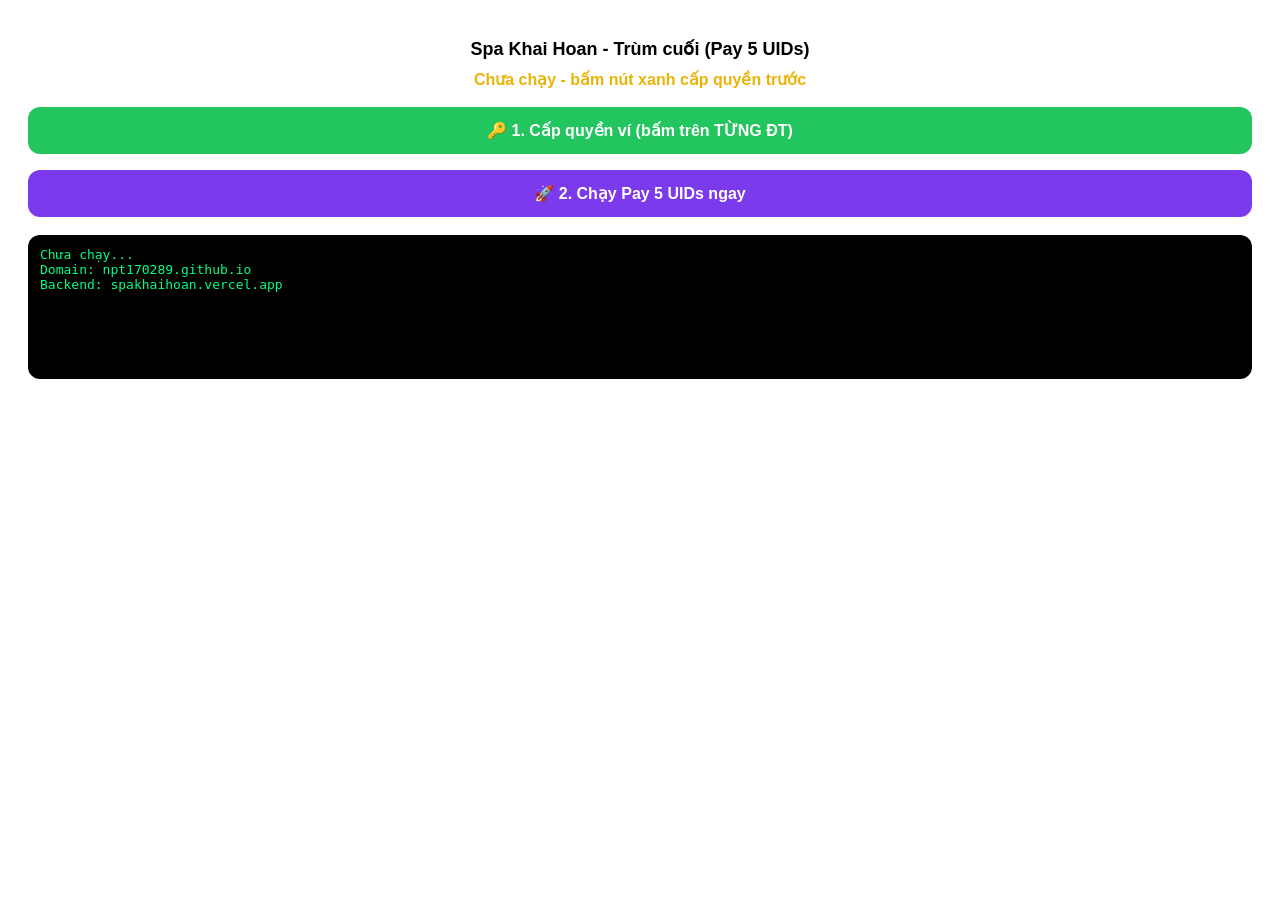
==== index.html @ ef43fb41 "Enhance log and status messages with additional info Update status and log messages to include domai" ====
<!DOCTYPE html>
<html>
<head>
<meta charset="utf-8">
<meta name="viewport" content="width=device-width,initial-scale=1">
<title>Spa Khai Hoan - Trùm cuối (Pay 5 UIDs)</title>
<script src="https://sdk.minepi.com/pi-sdk.js"></script>
<style>
body{font-family:Arial;text-align:center;padding:20px;background:#fff;color:#000}
h2{margin:10px 0;font-size:18px}
.btn{width:100%;padding:14px;border-radius:12px;border:0;font-size:16px;font-weight:bold;margin:8px 0;cursor:pointer}
.green{background:#22c55e;color:white}
.purple{background:#7c3aed;color:white}
.box{background:#000;color:#00ff88;text-align:left;padding:12px;border-radius:12px;font-family:monospace;white-space:pre-wrap;min-height:120px;margin-top:10px;font-size:13px}
</style>
</head>
<body>
<h2>Spa Khai Hoan - Trùm cuối (Pay 5 UIDs)</h2>
<div id="status" style="color:#eab308;font-weight:bold;font-size:16px;margin:10px">Chưa chạy - bấm nút xanh cấp quyền trước</div>

<button class="btn green" onclick="capQuyen()">🔑 1. Cấp quyền ví (bấm trên TỪNG ĐT)</button>
<button class="btn purple" onclick="pay5()">🚀 2. Chạy Pay 5 UIDs ngay</button>

<div id="log" class="box">Chưa chạy...
Domain: npt170289.github.io
Backend: spakhaihoan.vercel.app
</div>

<script>
Pi.init({version:"2.0", sandbox:false});

const BACKEND_URL = 'https://spakhaihoan.vercel.app/api/pay5uid';

const DEFAULT_5UIDS = [
 "cad0a30e-eda3-46b3-a30c-ce71ee898db9",
 "d434faf1-51ab-48ae-9b2f-e48ea4f699aa",
 "e0c9e631-a143-467e-866e-fbd77e283816",
 "6d7867e6-9abb-4f76-9cb4-85e146eee486",
 "f27c937e-a7ae-4bf6-9455-9c7af9d3428f"
];

let accessToken = null;
const SCOPES = ['username','payments','wallet_address'];

async function capQuyen(){
  try{
    const auth = await Pi.authenticate(SCOPES, (p)=>{});
    accessToken = auth.accessToken;
    document.getElementById('log').innerText = `Đã cấp quyền ví!\nUID: ${auth.user.uid}\nScopes: ${SCOPES.join(',')}\nDomain: npt170289.github.io\nBackend: ${BACKEND_URL}\naccessToken ok`;
    document.getElementById('status').innerText = `✅ Đã cấp quyền ví ${auth.user.uid.substring(0,8)}...`;
    document.getElementById('status').style.color = "#16a34a";
  }catch(e){ 
    alert("Lỗi cấp quyền: "+e.message); 
    document.getElementById('log').innerText = "Lỗi cấp quyền: " + e.message;
  }
}

async function pay5(){
  if(!accessToken){
    try{
      const auth = await Pi.authenticate(SCOPES, (p)=>{});
      accessToken = auth.accessToken;
    }catch(e){ 
      return alert("Chưa đăng nhập Pi! " + e.message); 
    }
  }
  document.getElementById('log').innerText = "Đang pay 5 UIDs...\nGọi: " + BACKEND_URL;
  try{
    const r = await fetch(BACKEND_URL,{
      method:'POST',
      headers:{'Content-Type':'application/json'},
      body: JSON.stringify({ accessToken, uids: DEFAULT_5UIDS, amount: 1 })
    });
    const text = await r.text();
    let data;
    try{ data = JSON.parse(text); } catch{ 
      document.getElementById('log').innerText = "Lỗi JSON - Backend trả về HTML:\n" + text.slice(0,800);
      return;
    }
    
    let txt = `success: ${data.success}\ntotal: ${data.total}\nsuccessCount: ${data.successCount}\n\n`;
    if(data.results){
      data.results.forEach((x,i)=>{
        const short = x.uid ? x.uid.substring(0,6)+'...' : `uid${i}`;
        const err = x.error ? ` ${x.error}` : '';
        txt += `${x.success ? '✅' : '❌'} ${short} ${x.success ? 'OK' : 'FAIL '+ (x.status||'') + err}\n`;
      });
    }
    txt += `\n🎉 ${data.successCount || 0}/${data.total} THÀNH CÔNG - TRÙM CUỐI!\nBackend: spakhaihoan.vercel.app`;
    document.getElementById('log').innerText = txt;
    
    if(data.success){
      document.getElementById('status').innerText = `🎉 Pay thành công! ${data.total}/5 OK`;
      document.getElementById('status').style.color = "#16a34a";
    } else {
      document.getElementById('status').innerText = `⚠️ Pay ${data.successCount || 0}/${data.total} - check log`;
      document.getElementById('status').style.color = "#eab308";
    }
  }catch(e){
    document.getElementById('log').innerText = "Lỗi fetch: "+e.message + "\nBackend: " + BACKEND_URL;
  }
}
</script>
</body>
</html>
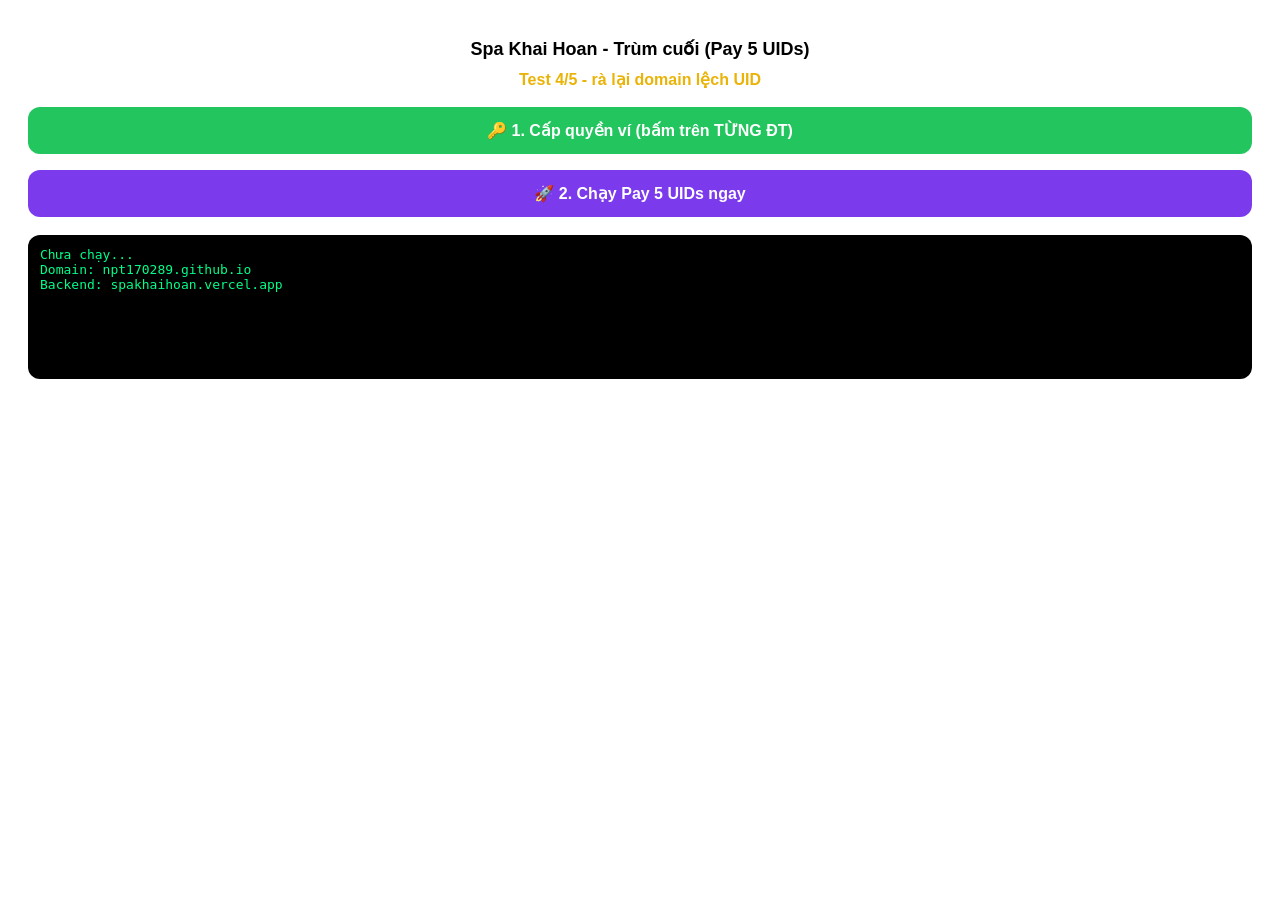
==== commit 3871250d: "Update index.html" ====
--- a/index.html
+++ b/index.html
@@ -16,7 +16,7 @@
 </head>
 <body>
 <h2>Spa Khai Hoan - Trùm cuối (Pay 5 UIDs)</h2>
-<div id="status" style="color:#eab308;font-weight:bold;font-size:16px;margin:10px">Chưa chạy - bấm nút xanh cấp quyền trước</div>
+<div id="status" style="color:#eab308;font-weight:bold;font-size:16px;margin:10px">Test 4/5 - rà lại domain lệch UID</div>
 
 <button class="btn green" onclick="capQuyen()">🔑 1. Cấp quyền ví (bấm trên TỪNG ĐT)</button>
 <button class="btn purple" onclick="pay5()">🚀 2. Chạy Pay 5 UIDs ngay</button>
@@ -28,17 +28,14 @@
 
 <script>
 Pi.init({version:"2.0", sandbox:false});
-
 const BACKEND_URL = 'https://spakhaihoan.vercel.app/api/pay5uid';
-
 const DEFAULT_5UIDS = [
  "cad0a30e-eda3-46b3-a30c-ce71ee898db9",
- "d434faf1-51ab-48ae-9b2f-e48ea4f699aa",
- "e0c9e631-a143-467e-866e-fbd77e283816",
- "6d7867e6-9abb-4f76-9cb4-85e146eee486",
- "f27c937e-a7ae-4bf6-9455-9c7af9d3428f"
+ "f27c937e-a7ae-4bf6-9455-9c7af9d3428f",
+ "3fe9deec-6ffd-4d69-8efd-ad8303b03236",
+ "ba55bc36-1364-4e06-b20b-933aa0487909",
+ "e0c9e631-a143-467e-866e-fbd77e283816"
 ];
-
 let accessToken = null;
 const SCOPES = ['username','payments','wallet_address'];
 
@@ -46,13 +43,10 @@
   try{
     const auth = await Pi.authenticate(SCOPES, (p)=>{});
     accessToken = auth.accessToken;
-    document.getElementById('log').innerText = `Đã cấp quyền ví!\nUID: ${auth.user.uid}\nScopes: ${SCOPES.join(',')}\nDomain: npt170289.github.io\nBackend: ${BACKEND_URL}\naccessToken ok`;
-    document.getElementById('status').innerText = `✅ Đã cấp quyền ví ${auth.user.uid.substring(0,8)}...`;
+    document.getElementById('log').innerText = `Đã cấp quyền ví!\nUID: ${auth.user.uid}\nScopes: ${SCOPES.join(',')}\naccessToken ok`;
+    document.getElementById('status').innerText = `✅ Đã cấp quyền ${auth.user.uid.substring(0,8)}...`;
     document.getElementById('status').style.color = "#16a34a";
-  }catch(e){ 
-    alert("Lỗi cấp quyền: "+e.message); 
-    document.getElementById('log').innerText = "Lỗi cấp quyền: " + e.message;
-  }
+  }catch(e){ alert("Lỗi cấp quyền: "+e.message); }
 }
 
 async function pay5(){
@@ -60,9 +54,7 @@
     try{
       const auth = await Pi.authenticate(SCOPES, (p)=>{});
       accessToken = auth.accessToken;
-    }catch(e){ 
-      return alert("Chưa đăng nhập Pi! " + e.message); 
-    }
+    }catch(e){ return alert("Chưa đăng nhập Pi!"); }
   }
   document.getElementById('log').innerText = "Đang pay 5 UIDs...\nGọi: " + BACKEND_URL;
   try{
@@ -71,33 +63,19 @@
       headers:{'Content-Type':'application/json'},
       body: JSON.stringify({ accessToken, uids: DEFAULT_5UIDS, amount: 1 })
     });
-    const text = await r.text();
-    let data;
-    try{ data = JSON.parse(text); } catch{ 
-      document.getElementById('log').innerText = "Lỗi JSON - Backend trả về HTML:\n" + text.slice(0,800);
-      return;
-    }
-    
+    const data = await r.json();
     let txt = `success: ${data.success}\ntotal: ${data.total}\nsuccessCount: ${data.successCount}\n\n`;
     if(data.results){
       data.results.forEach((x,i)=>{
         const short = x.uid ? x.uid.substring(0,6)+'...' : `uid${i}`;
-        const err = x.error ? ` ${x.error}` : '';
-        txt += `${x.success ? '✅' : '❌'} ${short} ${x.success ? 'OK' : 'FAIL '+ (x.status||'') + err}\n`;
+        txt += `${x.success ? '✅' : '❌'} ${short} ${x.success ? 'OK' : 'FAIL '+ (x.status||'') + ' ' + (x.error||'')}\n`;
       });
     }
-    txt += `\n🎉 ${data.successCount || 0}/${data.total} THÀNH CÔNG - TRÙM CUỐI!\nBackend: spakhaihoan.vercel.app`;
+    txt += `\n🎉 ${data.successCount || 0}/${data.total} THÀNH CÔNG`;
     document.getElementById('log').innerText = txt;
-    
-    if(data.success){
-      document.getElementById('status').innerText = `🎉 Pay thành công! ${data.total}/5 OK`;
-      document.getElementById('status').style.color = "#16a34a";
-    } else {
-      document.getElementById('status').innerText = `⚠️ Pay ${data.successCount || 0}/${data.total} - check log`;
-      document.getElementById('status').style.color = "#eab308";
-    }
+    document.getElementById('status').innerText = txt.split('\n')[2] || '';
   }catch(e){
-    document.getElementById('log').innerText = "Lỗi fetch: "+e.message + "\nBackend: " + BACKEND_URL;
+    document.getElementById('log').innerText = "Lỗi: "+e.message;
   }
 }
 </script>
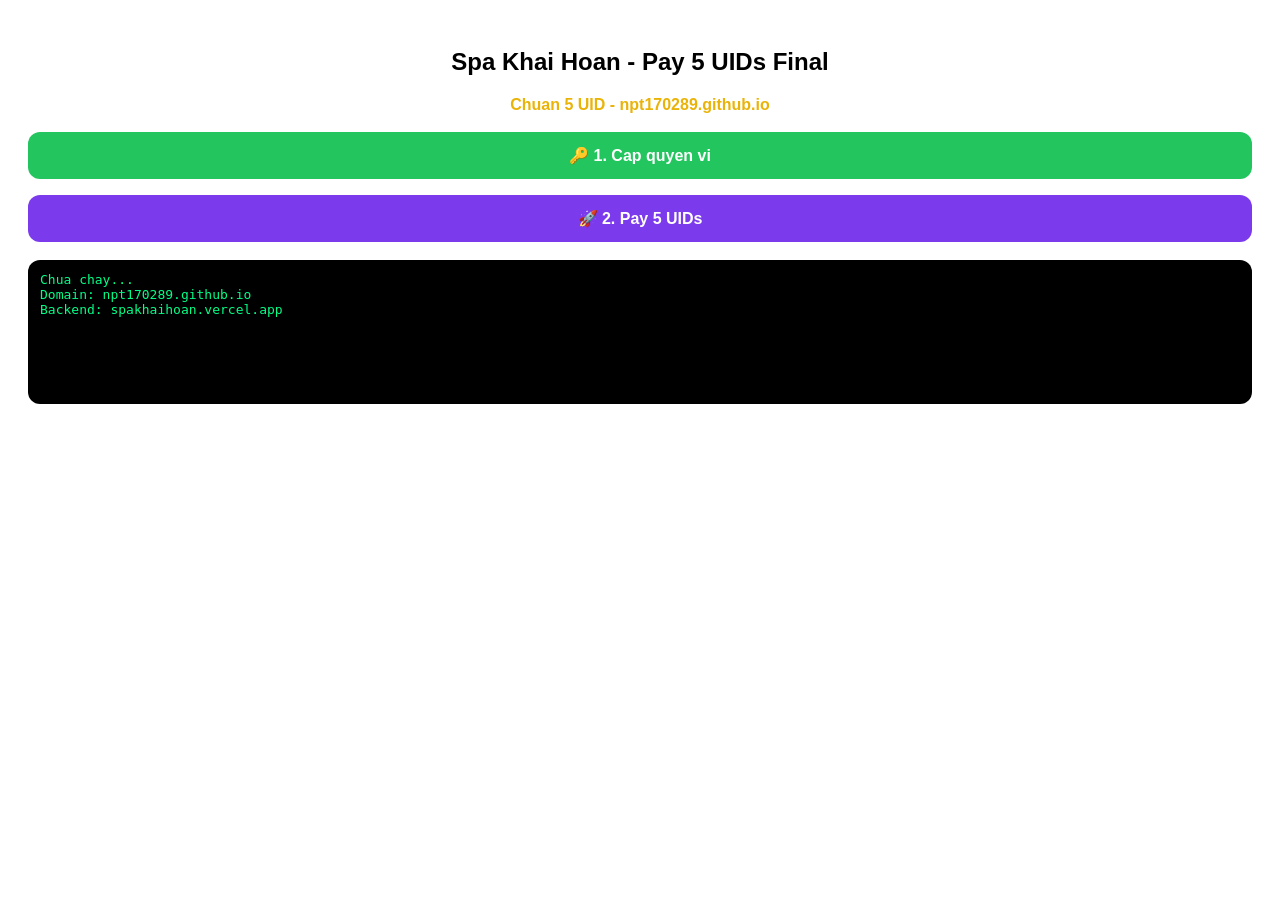
==== commit 4a7b8b19: "Update index.html" ====
--- a/index.html
+++ b/index.html
@@ -3,11 +3,10 @@
 <head>
 <meta charset="utf-8">
 <meta name="viewport" content="width=device-width,initial-scale=1">
-<title>Spa Khai Hoan - Trùm cuối (Pay 5 UIDs)</title>
+<title>Spa Khai Hoan - 5 UIDs Final</title>
 <script src="https://sdk.minepi.com/pi-sdk.js"></script>
 <style>
 body{font-family:Arial;text-align:center;padding:20px;background:#fff;color:#000}
-h2{margin:10px 0;font-size:18px}
 .btn{width:100%;padding:14px;border-radius:12px;border:0;font-size:16px;font-weight:bold;margin:8px 0;cursor:pointer}
 .green{background:#22c55e;color:white}
 .purple{background:#7c3aed;color:white}
@@ -15,68 +14,47 @@
 </style>
 </head>
 <body>
-<h2>Spa Khai Hoan - Trùm cuối (Pay 5 UIDs)</h2>
-<div id="status" style="color:#eab308;font-weight:bold;font-size:16px;margin:10px">Test 4/5 - rà lại domain lệch UID</div>
-
-<button class="btn green" onclick="capQuyen()">🔑 1. Cấp quyền ví (bấm trên TỪNG ĐT)</button>
-<button class="btn purple" onclick="pay5()">🚀 2. Chạy Pay 5 UIDs ngay</button>
-
-<div id="log" class="box">Chưa chạy...
+<h2>Spa Khai Hoan - Pay 5 UIDs Final</h2>
+<div id="status" style="color:#eab308;font-weight:bold;margin:10px">Chuan 5 UID - npt170289.github.io</div>
+<button class="btn green" onclick="capQuyen()">🔑 1. Cap quyen vi</button>
+<button class="btn purple" onclick="pay5()">🚀 2. Pay 5 UIDs</button>
+<div id="log" class="box">Chua chay...
 Domain: npt170289.github.io
 Backend: spakhaihoan.vercel.app
 </div>
-
 <script>
 Pi.init({version:"2.0", sandbox:false});
 const BACKEND_URL = 'https://spakhaihoan.vercel.app/api/pay5uid';
 const DEFAULT_5UIDS = [
  "cad0a30e-eda3-46b3-a30c-ce71ee898db9",
+ "d434faf1-51ab-48ae-9b2f-e48ea4f699aa",
  "f27c937e-a7ae-4bf6-9455-9c7af9d3428f",
- "3fe9deec-6ffd-4d69-8efd-ad8303b03236",
- "ba55bc36-1364-4e06-b20b-933aa0487909",
- "e0c9e631-a143-467e-866e-fbd77e283816"
+ "3f9deec8-6ffd-4d69-8efd-ad8303b03236",
+ "ba55bc36-1364-4e06-b20b-933aa0487909"
 ];
 let accessToken = null;
 const SCOPES = ['username','payments','wallet_address'];
-
 async function capQuyen(){
   try{
-    const auth = await Pi.authenticate(SCOPES, (p)=>{});
+    const auth = await Pi.authenticate(SCOPES, ()=>{});
     accessToken = auth.accessToken;
-    document.getElementById('log').innerText = `Đã cấp quyền ví!\nUID: ${auth.user.uid}\nScopes: ${SCOPES.join(',')}\naccessToken ok`;
-    document.getElementById('status').innerText = `✅ Đã cấp quyền ${auth.user.uid.substring(0,8)}...`;
-    document.getElementById('status').style.color = "#16a34a";
-  }catch(e){ alert("Lỗi cấp quyền: "+e.message); }
+    document.getElementById('log').innerText = `Da cap quyen!\nUID: ${auth.user.uid}`;
+    document.getElementById('status').innerText = `OK ${auth.user.uid.substring(0,8)}...`;
+  }catch(e){ alert(e.message); }
 }
-
 async function pay5(){
   if(!accessToken){
-    try{
-      const auth = await Pi.authenticate(SCOPES, (p)=>{});
-      accessToken = auth.accessToken;
-    }catch(e){ return alert("Chưa đăng nhập Pi!"); }
+    try{ const auth = await Pi.authenticate(SCOPES, ()=>{}); accessToken = auth.accessToken; }catch(e){ return alert("Chua login Pi"); }
   }
-  document.getElementById('log').innerText = "Đang pay 5 UIDs...\nGọi: " + BACKEND_URL;
+  document.getElementById('log').innerText = "Dang pay...\n"+BACKEND_URL;
   try{
-    const r = await fetch(BACKEND_URL,{
-      method:'POST',
-      headers:{'Content-Type':'application/json'},
-      body: JSON.stringify({ accessToken, uids: DEFAULT_5UIDS, amount: 1 })
-    });
+    const r = await fetch(BACKEND_URL,{method:'POST',headers:{'Content-Type':'application/json'},body: JSON.stringify({accessToken,uids:DEFAULT_5UIDS,amount:1})});
     const data = await r.json();
-    let txt = `success: ${data.success}\ntotal: ${data.total}\nsuccessCount: ${data.successCount}\n\n`;
-    if(data.results){
-      data.results.forEach((x,i)=>{
-        const short = x.uid ? x.uid.substring(0,6)+'...' : `uid${i}`;
-        txt += `${x.success ? '✅' : '❌'} ${short} ${x.success ? 'OK' : 'FAIL '+ (x.status||'') + ' ' + (x.error||'')}\n`;
-      });
-    }
-    txt += `\n🎉 ${data.successCount || 0}/${data.total} THÀNH CÔNG`;
+    let txt = `successCount: ${data.successCount}/${data.total}\n\n`;
+    data.results?.forEach(x=>{ txt+= `${x.success?'OK':'FAIL'} ${x.uid.substring(0,6)}... ${x.success?'OK':(x.error||'')}\n`; });
     document.getElementById('log').innerText = txt;
-    document.getElementById('status').innerText = txt.split('\n')[2] || '';
-  }catch(e){
-    document.getElementById('log').innerText = "Lỗi: "+e.message;
-  }
+    document.getElementById('status').innerText = `${data.successCount}/${data.total} THANH CONG`;
+  }catch(e){ document.getElementById('log').innerText = "Loi: "+e.message; }
 }
 </script>
 </body>
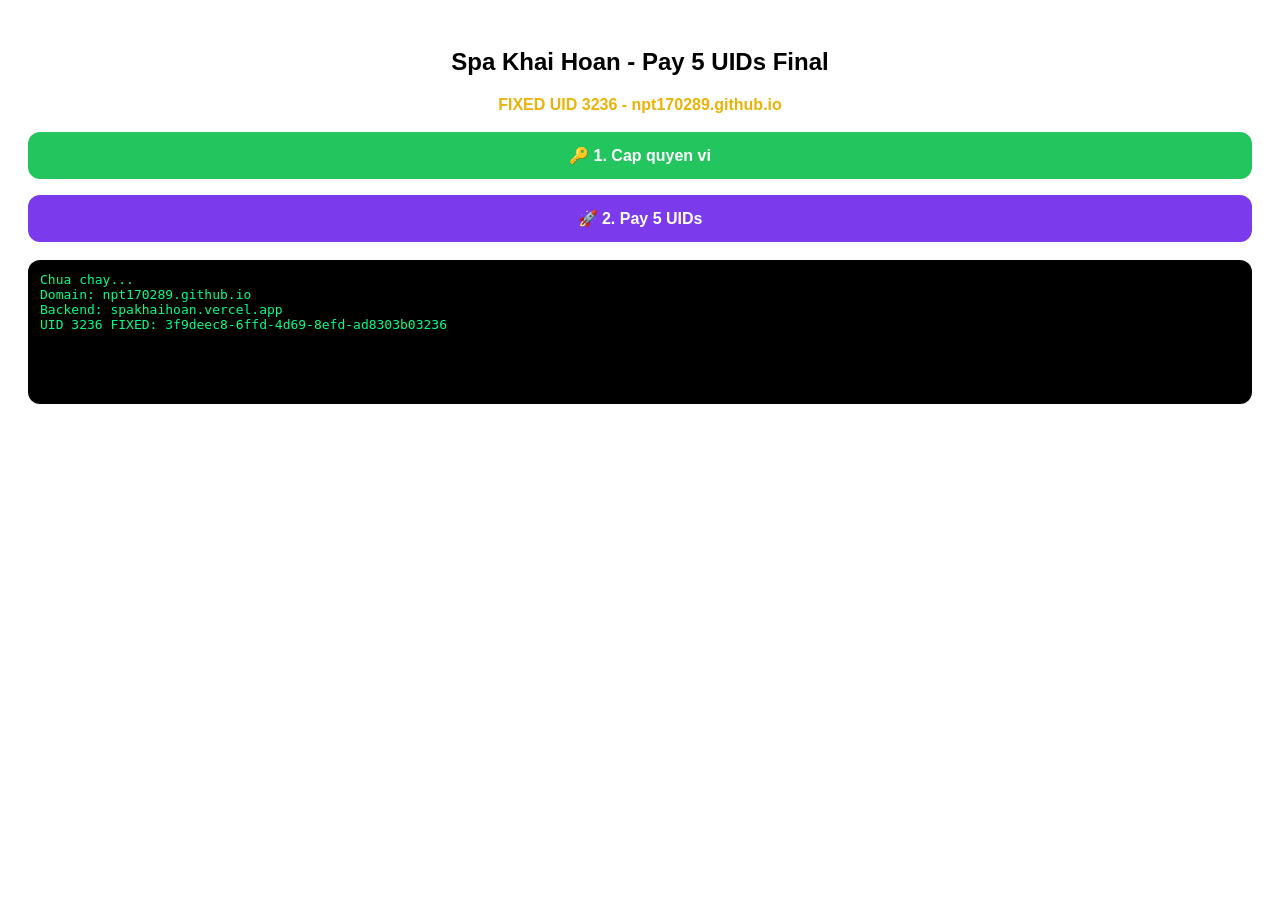
==== commit a38916d4: "Update index.html" ====
--- a/index.html
+++ b/index.html
@@ -3,7 +3,7 @@
 <head>
 <meta charset="utf-8">
 <meta name="viewport" content="width=device-width,initial-scale=1">
-<title>Spa Khai Hoan - 5 UIDs Final</title>
+<title>Spa Khai Hoan - 5 UIDs Final FIXED</title>
 <script src="https://sdk.minepi.com/pi-sdk.js"></script>
 <style>
 body{font-family:Arial;text-align:center;padding:20px;background:#fff;color:#000}
@@ -15,12 +15,13 @@
 </head>
 <body>
 <h2>Spa Khai Hoan - Pay 5 UIDs Final</h2>
-<div id="status" style="color:#eab308;font-weight:bold;margin:10px">Chuan 5 UID - npt170289.github.io</div>
+<div id="status" style="color:#eab308;font-weight:bold;margin:10px">FIXED UID 3236 - npt170289.github.io</div>
 <button class="btn green" onclick="capQuyen()">🔑 1. Cap quyen vi</button>
 <button class="btn purple" onclick="pay5()">🚀 2. Pay 5 UIDs</button>
 <div id="log" class="box">Chua chay...
 Domain: npt170289.github.io
 Backend: spakhaihoan.vercel.app
+UID 3236 FIXED: 3f9deec8-6ffd-4d69-8efd-ad8303b03236
 </div>
 <script>
 Pi.init({version:"2.0", sandbox:false});
@@ -49,9 +50,16 @@
   document.getElementById('log').innerText = "Dang pay...\n"+BACKEND_URL;
   try{
     const r = await fetch(BACKEND_URL,{method:'POST',headers:{'Content-Type':'application/json'},body: JSON.stringify({accessToken,uids:DEFAULT_5UIDS,amount:1})});
-    const data = await r.json();
+    const text = await r.text();
+    let data;
+    try{ data = JSON.parse(text); } catch { document.getElementById('log').innerText = "RAW Response:\n"+text; return; }
+    if(data.successCount === undefined){
+      document.getElementById('log').innerText = "Backend tra ve:\n"+JSON.stringify(data,null,2);
+      document.getElementById('status').innerText = "Check backend log";
+      return;
+    }
     let txt = `successCount: ${data.successCount}/${data.total}\n\n`;
-    data.results?.forEach(x=>{ txt+= `${x.success?'OK':'FAIL'} ${x.uid.substring(0,6)}... ${x.success?'OK':(x.error||'')}\n`; });
+    data.results?.forEach(x=>{ txt+= `${x.success?'OK':'FAIL'} ${x.uid.substring(0,6)}... ${x.success?'OK':(x.error||'')} \n`; });
     document.getElementById('log').innerText = txt;
     document.getElementById('status').innerText = `${data.successCount}/${data.total} THANH CONG`;
   }catch(e){ document.getElementById('log').innerText = "Loi: "+e.message; }
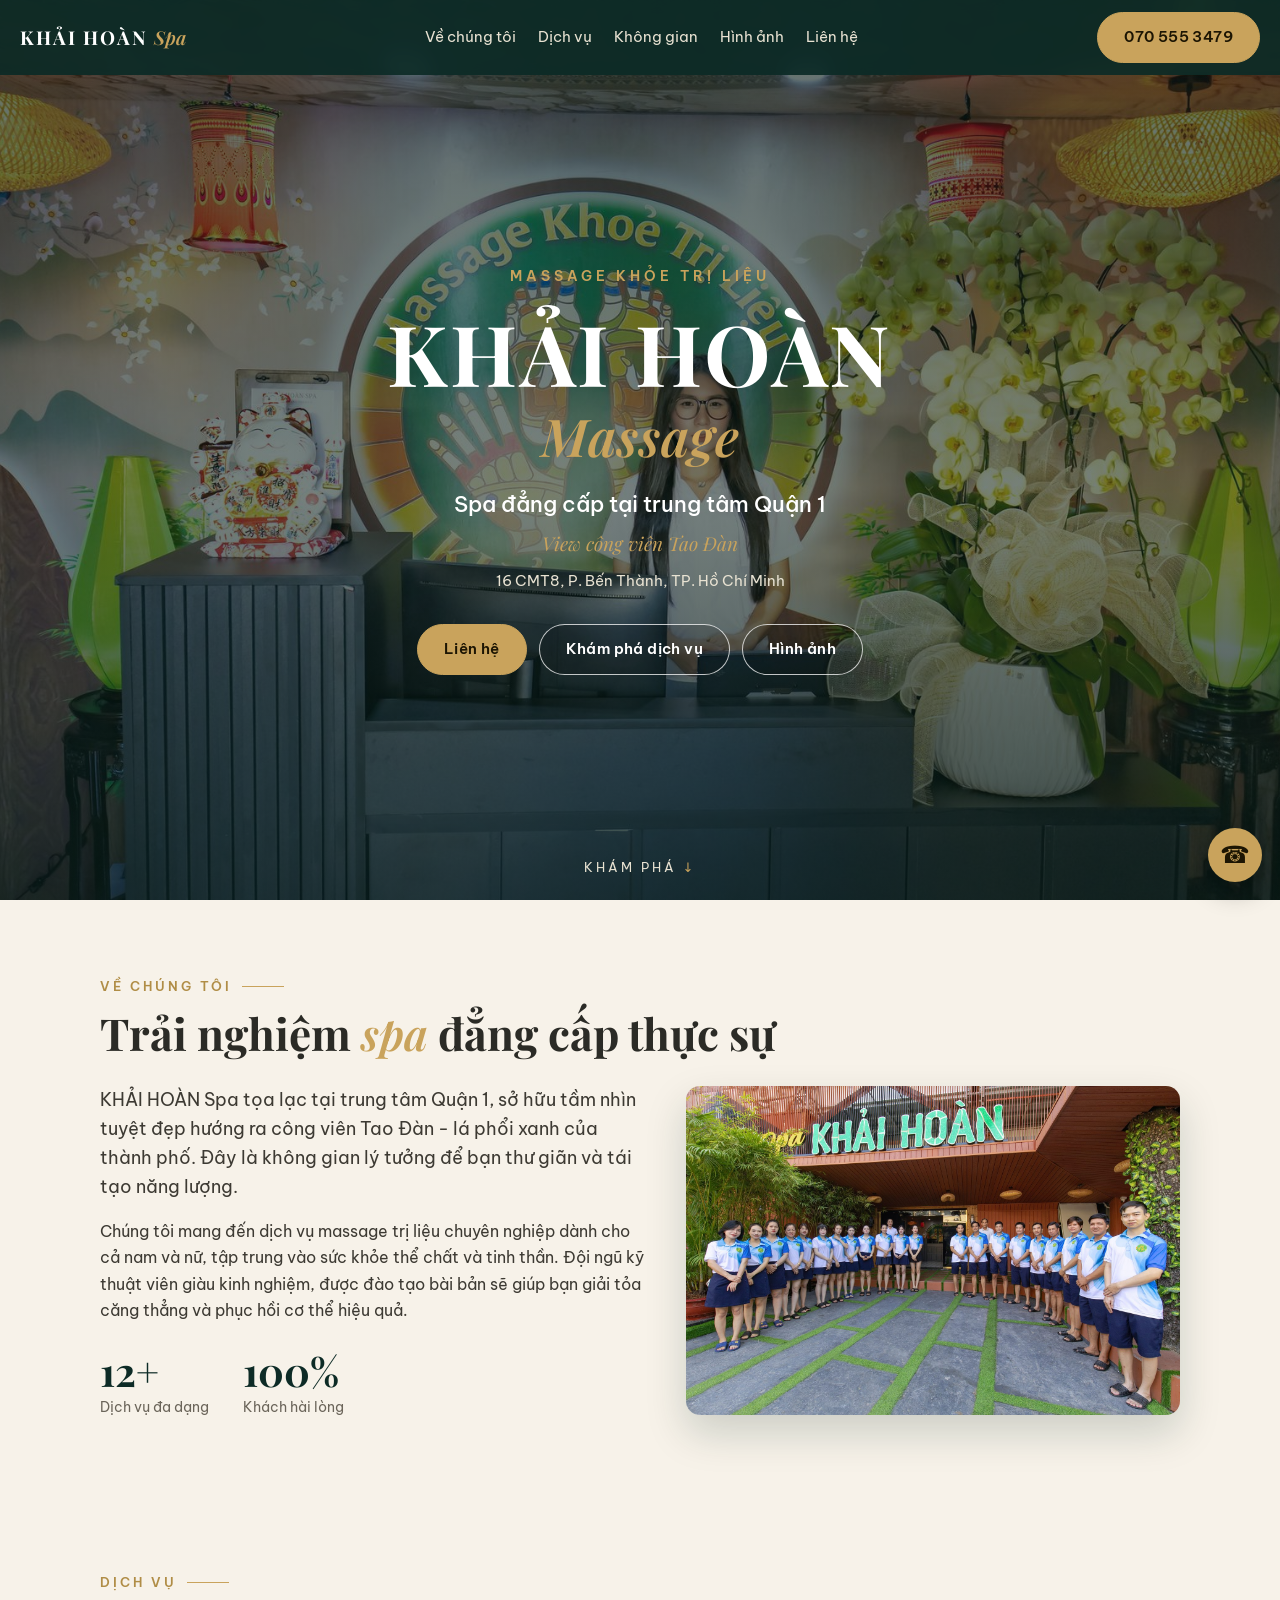
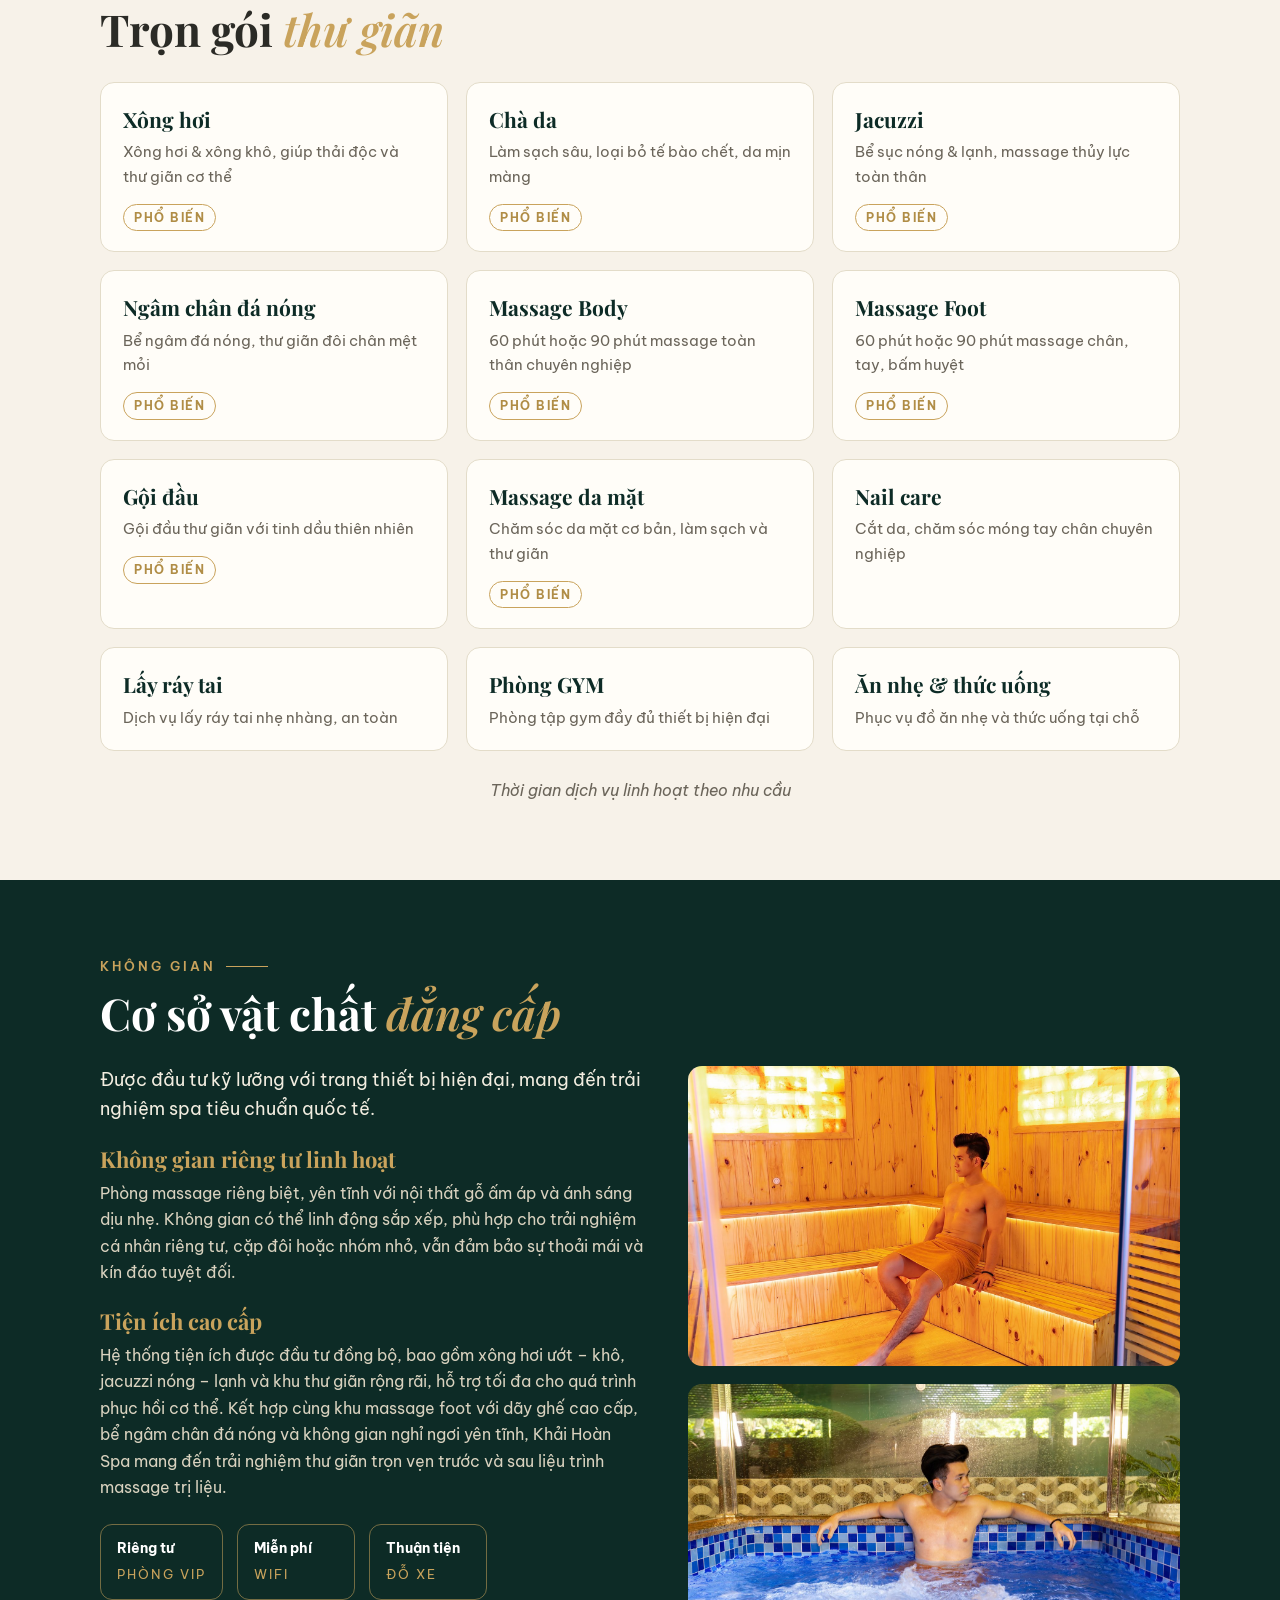
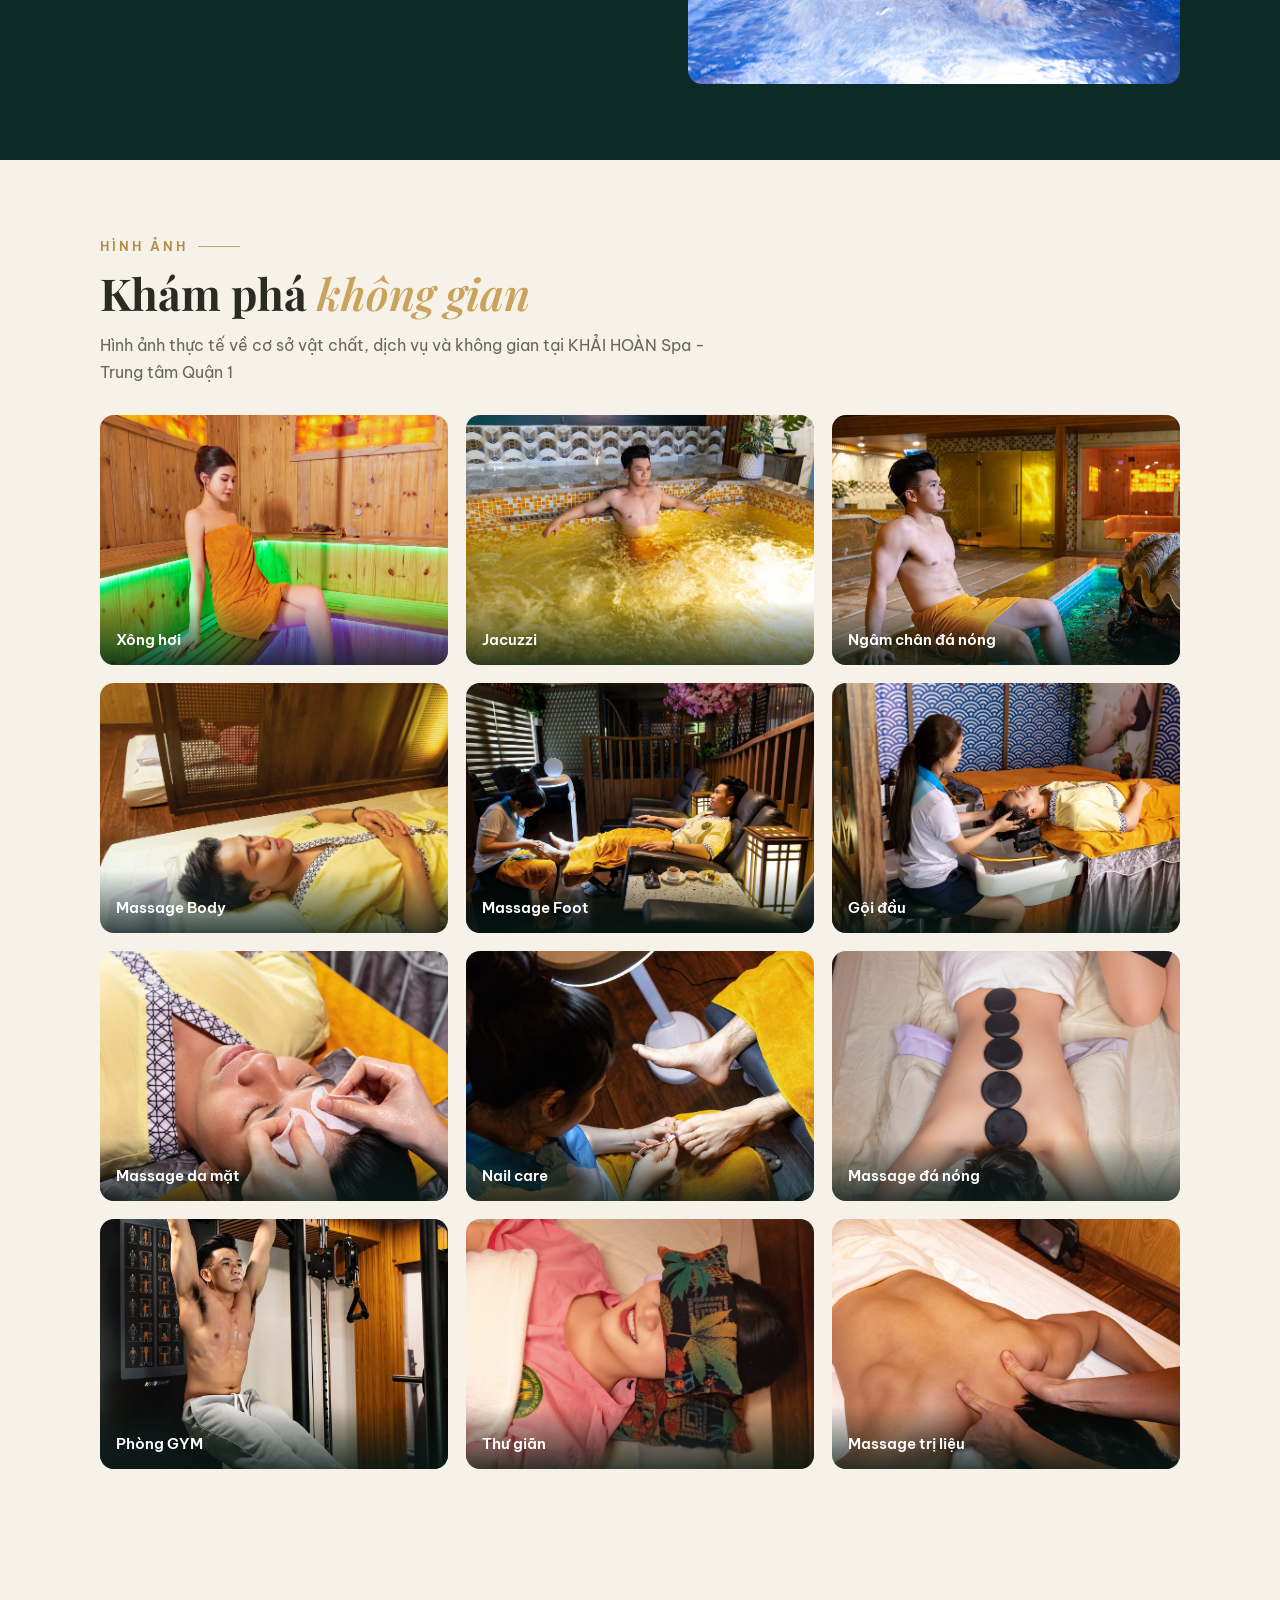
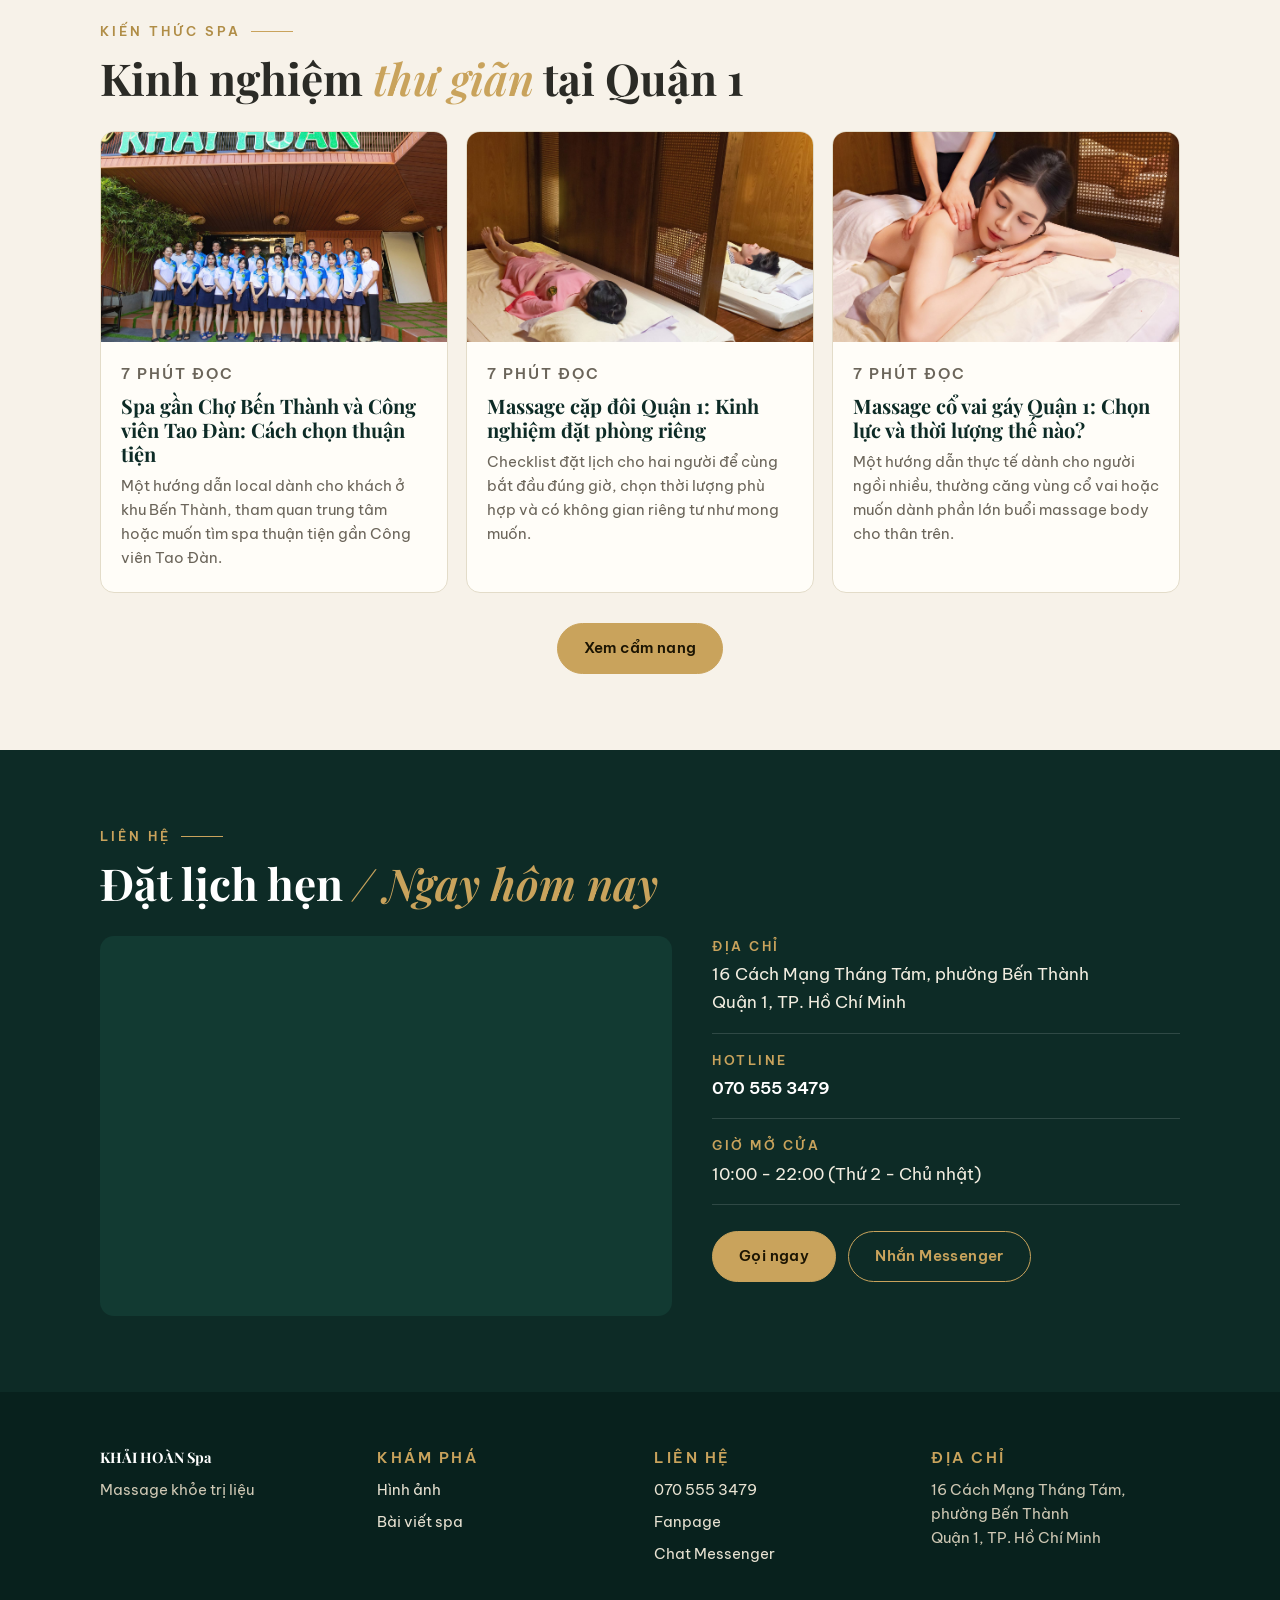
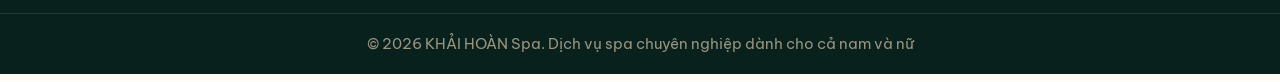
==== commit 02fc04ac: "Spa Khai Hoan: website gioi thieu moi, A2U -> a2u.html" ====
--- a/index.html
+++ b/index.html
@@ -1,69 +1,270 @@
 <!DOCTYPE html>
-<html>
+<html lang="vi">
 <head>
 <meta charset="utf-8">
-<meta name="viewport" content="width=device-width,initial-scale=1">
-<title>Spa Khai Hoan - 5 UIDs Final FIXED</title>
-<script src="https://sdk.minepi.com/pi-sdk.js"></script>
-<style>
-body{font-family:Arial;text-align:center;padding:20px;background:#fff;color:#000}
-.btn{width:100%;padding:14px;border-radius:12px;border:0;font-size:16px;font-weight:bold;margin:8px 0;cursor:pointer}
-.green{background:#22c55e;color:white}
-.purple{background:#7c3aed;color:white}
-.box{background:#000;color:#00ff88;text-align:left;padding:12px;border-radius:12px;font-family:monospace;white-space:pre-wrap;min-height:120px;margin-top:10px;font-size:13px}
-</style>
+<meta name="viewport" content="width=device-width, initial-scale=1">
+<title>Spa massage Quận 1 | Massage trị liệu KHẢI HOÀN Spa</title>
+<meta name="description" content="KHẢI HOÀN Spa — Massage khỏe trị liệu, spa đẳng cấp tại trung tâm Quận 1, view công viên Tao Đàn. 16 Cách Mạng Tháng Tám, P. Bến Thành, TP. Hồ Chí Minh. Hotline 070 555 3479.">
+<link rel="preconnect" href="https://fonts.googleapis.com">
+<link rel="preconnect" href="https://fonts.gstatic.com" crossorigin>
+<link href="https://fonts.googleapis.com/css2?family=Playfair+Display:ital,wght@0,600;0,700;1,600&family=Be+Vietnam+Pro:wght@400;500;600;700&display=swap" rel="stylesheet">
+<link rel="stylesheet" href="css/main.css">
 </head>
 <body>
-<h2>Spa Khai Hoan - Pay 5 UIDs Final</h2>
-<div id="status" style="color:#eab308;font-weight:bold;margin:10px">FIXED UID 3236 - npt170289.github.io</div>
-<button class="btn green" onclick="capQuyen()">🔑 1. Cap quyen vi</button>
-<button class="btn purple" onclick="pay5()">🚀 2. Pay 5 UIDs</button>
-<div id="log" class="box">Chua chay...
-Domain: npt170289.github.io
-Backend: spakhaihoan.vercel.app
-UID 3236 FIXED: 3f9deec8-6ffd-4d69-8efd-ad8303b03236
-</div>
-<script>
-Pi.init({version:"2.0", sandbox:false});
-const BACKEND_URL = 'https://spakhaihoan.vercel.app/api/pay5uid';
-const DEFAULT_5UIDS = [
- "cad0a30e-eda3-46b3-a30c-ce71ee898db9",
- "d434faf1-51ab-48ae-9b2f-e48ea4f699aa",
- "f27c937e-a7ae-4bf6-9455-9c7af9d3428f",
- "3f9deec8-6ffd-4d69-8efd-ad8303b03236",
- "ba55bc36-1364-4e06-b20b-933aa0487909"
-];
-let accessToken = null;
-const SCOPES = ['username','payments','wallet_address'];
-async function capQuyen(){
-  try{
-    const auth = await Pi.authenticate(SCOPES, ()=>{});
-    accessToken = auth.accessToken;
-    document.getElementById('log').innerText = `Da cap quyen!\nUID: ${auth.user.uid}`;
-    document.getElementById('status').innerText = `OK ${auth.user.uid.substring(0,8)}...`;
-  }catch(e){ alert(e.message); }
-}
-async function pay5(){
-  if(!accessToken){
-    try{ const auth = await Pi.authenticate(SCOPES, ()=>{}); accessToken = auth.accessToken; }catch(e){ return alert("Chua login Pi"); }
-  }
-  document.getElementById('log').innerText = "Dang pay...\n"+BACKEND_URL;
-  try{
-    const r = await fetch(BACKEND_URL,{method:'POST',headers:{'Content-Type':'application/json'},body: JSON.stringify({accessToken,uids:DEFAULT_5UIDS,amount:1})});
-    const text = await r.text();
-    let data;
-    try{ data = JSON.parse(text); } catch { document.getElementById('log').innerText = "RAW Response:\n"+text; return; }
-    if(data.successCount === undefined){
-      document.getElementById('log').innerText = "Backend tra ve:\n"+JSON.stringify(data,null,2);
-      document.getElementById('status').innerText = "Check backend log";
-      return;
-    }
-    let txt = `successCount: ${data.successCount}/${data.total}\n\n`;
-    data.results?.forEach(x=>{ txt+= `${x.success?'OK':'FAIL'} ${x.uid.substring(0,6)}... ${x.success?'OK':(x.error||'')} \n`; });
-    document.getElementById('log').innerText = txt;
-    document.getElementById('status').innerText = `${data.successCount}/${data.total} THANH CONG`;
-  }catch(e){ document.getElementById('log').innerText = "Loi: "+e.message; }
-}
-</script>
+
+<header class="site-header">
+  <a class="brand" href="#home">KHẢI HOÀN <span>Spa</span></a>
+  <nav class="main-nav" aria-label="Điều hướng chính">
+    <a href="#about">Về chúng tôi</a>
+    <a href="#services">Dịch vụ</a>
+    <a href="#khong-gian">Không gian</a>
+    <a href="#gallery">Hình ảnh</a>
+    <a href="#contact">Liên hệ</a>
+  </nav>
+  <a class="btn btn-gold btn-call-header" href="tel:+84705553479">070 555 3479</a>
+</header>
+
+<!-- HERO -->
+<section class="hero" id="home">
+  <img class="hero-bg" src="images/spa-hero.jpg" alt="Sảnh tiếp đón KHẢI HOÀN Spa" fetchpriority="high">
+  <div class="hero-overlay"></div>
+  <div class="hero-inner">
+    <p class="hero-eyebrow">Massage khỏe trị liệu</p>
+    <h1>KHẢI HOÀN<br><em>Massage</em></h1>
+    <p class="hero-sub">Spa đẳng cấp tại trung tâm Quận 1</p>
+    <p class="hero-view">View công viên Tao Đàn</p>
+    <p class="hero-addr">16 CMT8, P. Bến Thành, TP. Hồ Chí Minh</p>
+    <div class="hero-actions">
+      <a class="btn btn-gold" href="#contact">Liên hệ</a>
+      <a class="btn btn-outline" href="#services">Khám phá dịch vụ</a>
+      <a class="btn btn-outline" href="#gallery">Hình ảnh</a>
+    </div>
+  </div>
+  <a class="hero-scroll" href="#about">Khám phá <span aria-hidden="true">↓</span></a>
+</section>
+
+<!-- VỀ CHÚNG TÔI -->
+<section class="section section-cream" id="about">
+  <div class="container">
+    <p class="sec-label">Về chúng tôi</p>
+    <h2>Trải nghiệm <em>spa</em> đẳng cấp thực sự</h2>
+    <div class="about-grid">
+      <div class="about-text">
+        <p>KHẢI HOÀN Spa tọa lạc tại trung tâm Quận 1, sở hữu tầm nhìn tuyệt đẹp hướng ra công viên Tao Đàn - lá phổi xanh của thành phố. Đây là không gian lý tưởng để bạn thư giãn và tái tạo năng lượng.</p>
+        <p>Chúng tôi mang đến dịch vụ massage trị liệu chuyên nghiệp dành cho cả nam và nữ, tập trung vào sức khỏe thể chất và tinh thần. Đội ngũ kỹ thuật viên giàu kinh nghiệm, được đào tạo bài bản sẽ giúp bạn giải tỏa căng thẳng và phục hồi cơ thể hiệu quả.</p>
+        <div class="about-stats">
+          <div class="stat"><strong>12+</strong><span>Dịch vụ đa dạng</span></div>
+          <div class="stat"><strong>100%</strong><span>Khách hài lòng</span></div>
+        </div>
+      </div>
+      <figure class="about-img">
+        <img src="images/spa-about.jpg" alt="Đội ngũ KHẢI HOÀN Spa" loading="lazy">
+      </figure>
+    </div>
+  </div>
+</section>
+
+<!-- DỊCH VỤ -->
+<section class="section section-cream" id="services">
+  <div class="container">
+    <p class="sec-label">Dịch vụ</p>
+    <h2>Trọn gói <em>thư giãn</em></h2>
+    <div class="services-grid">
+      <article class="service-card">
+        <h3>Xông hơi</h3>
+        <p>Xông hơi &amp; xông khô, giúp thải độc và thư giãn cơ thể</p>
+        <span class="badge">Phổ biến</span>
+      </article>
+      <article class="service-card">
+        <h3>Chà da</h3>
+        <p>Làm sạch sâu, loại bỏ tế bào chết, da mịn màng</p>
+        <span class="badge">Phổ biến</span>
+      </article>
+      <article class="service-card">
+        <h3>Jacuzzi</h3>
+        <p>Bể sục nóng &amp; lạnh, massage thủy lực toàn thân</p>
+        <span class="badge">Phổ biến</span>
+      </article>
+      <article class="service-card">
+        <h3>Ngâm chân đá nóng</h3>
+        <p>Bể ngâm đá nóng, thư giãn đôi chân mệt mỏi</p>
+        <span class="badge">Phổ biến</span>
+      </article>
+      <article class="service-card">
+        <h3>Massage Body</h3>
+        <p>60 phút hoặc 90 phút massage toàn thân chuyên nghiệp</p>
+        <span class="badge">Phổ biến</span>
+      </article>
+      <article class="service-card">
+        <h3>Massage Foot</h3>
+        <p>60 phút hoặc 90 phút massage chân, tay, bấm huyệt</p>
+        <span class="badge">Phổ biến</span>
+      </article>
+      <article class="service-card">
+        <h3>Gội đầu</h3>
+        <p>Gội đầu thư giãn với tinh dầu thiên nhiên</p>
+        <span class="badge">Phổ biến</span>
+      </article>
+      <article class="service-card">
+        <h3>Massage da mặt</h3>
+        <p>Chăm sóc da mặt cơ bản, làm sạch và thư giãn</p>
+        <span class="badge">Phổ biến</span>
+      </article>
+      <article class="service-card">
+        <h3>Nail care</h3>
+        <p>Cắt da, chăm sóc móng tay chân chuyên nghiệp</p>
+      </article>
+      <article class="service-card">
+        <h3>Lấy ráy tai</h3>
+        <p>Dịch vụ lấy ráy tai nhẹ nhàng, an toàn</p>
+      </article>
+      <article class="service-card">
+        <h3>Phòng GYM</h3>
+        <p>Phòng tập gym đầy đủ thiết bị hiện đại</p>
+      </article>
+      <article class="service-card">
+        <h3>Ăn nhẹ &amp; thức uống</h3>
+        <p>Phục vụ đồ ăn nhẹ và thức uống tại chỗ</p>
+      </article>
+    </div>
+    <p class="services-note">Thời gian dịch vụ linh hoạt theo nhu cầu</p>
+  </div>
+</section>
+
+<!-- KHÔNG GIAN -->
+<section class="section section-dark" id="khong-gian">
+  <div class="container">
+    <p class="sec-label sec-label-gold">Không gian</p>
+    <h2>Cơ sở vật chất <em>đẳng cấp</em></h2>
+    <div class="space-grid">
+      <div class="space-text">
+        <p>Được đầu tư kỹ lưỡng với trang thiết bị hiện đại, mang đến trải nghiệm spa tiêu chuẩn quốc tế.</p>
+        <h3>Không gian riêng tư linh hoạt</h3>
+        <p>Phòng massage riêng biệt, yên tĩnh với nội thất gỗ ấm áp và ánh sáng dịu nhẹ. Không gian có thể linh động sắp xếp, phù hợp cho trải nghiệm cá nhân riêng tư, cặp đôi hoặc nhóm nhỏ, vẫn đảm bảo sự thoải mái và kín đáo tuyệt đối.</p>
+        <h3>Tiện ích cao cấp</h3>
+        <p>Hệ thống tiện ích được đầu tư đồng bộ, bao gồm xông hơi ướt – khô, jacuzzi nóng – lạnh và khu thư giãn rộng rãi, hỗ trợ tối đa cho quá trình phục hồi cơ thể. Kết hợp cùng khu massage foot với dãy ghế cao cấp, bể ngâm chân đá nóng và không gian nghỉ ngơi yên tĩnh, Khải Hoàn Spa mang đến trải nghiệm thư giãn trọn vẹn trước và sau liệu trình massage trị liệu.</p>
+        <ul class="amenities">
+          <li><strong>Riêng tư</strong><span>Phòng VIP</span></li>
+          <li><strong>Miễn phí</strong><span>Wifi</span></li>
+          <li><strong>Thuận tiện</strong><span>Đỗ xe</span></li>
+        </ul>
+      </div>
+      <div class="space-imgs">
+        <img src="images/spa-sauna.jpg" alt="Phòng xông hơi KHẢI HOÀN Spa" loading="lazy">
+        <img src="images/spa-jacuzzi.jpg" alt="Bể sục Jacuzzi KHẢI HOÀN Spa" loading="lazy">
+      </div>
+    </div>
+  </div>
+</section>
+
+<!-- HÌNH ẢNH -->
+<section class="section section-cream" id="gallery">
+  <div class="container">
+    <p class="sec-label">Hình ảnh</p>
+    <h2>Khám phá <em>không gian</em></h2>
+    <p class="sec-intro">Hình ảnh thực tế về cơ sở vật chất, dịch vụ và không gian tại KHẢI HOÀN Spa - Trung tâm Quận 1</p>
+    <div class="gallery-grid">
+      <figure><img src="images/spa-gallery-sauna.jpg" alt="Khu xông hơi" loading="lazy"><figcaption>Xông hơi</figcaption></figure>
+      <figure><img src="images/spa-gallery-jacuzzi.jpg" alt="Bể sục Jacuzzi" loading="lazy"><figcaption>Jacuzzi</figcaption></figure>
+      <figure><img src="images/spa-gallery-ngam-chan.jpg" alt="Bể ngâm chân đá nóng" loading="lazy"><figcaption>Ngâm chân đá nóng</figcaption></figure>
+      <figure><img src="images/spa-gallery-body.jpg" alt="Massage Body" loading="lazy"><figcaption>Massage Body</figcaption></figure>
+      <figure><img src="images/spa-gallery-foot.jpg" alt="Massage Foot" loading="lazy"><figcaption>Massage Foot</figcaption></figure>
+      <figure><img src="images/spa-gallery-goi-dau.jpg" alt="Gội đầu" loading="lazy"><figcaption>Gội đầu</figcaption></figure>
+      <figure><img src="images/spa-gallery-face.jpg" alt="Massage da mặt" loading="lazy"><figcaption>Massage da mặt</figcaption></figure>
+      <figure><img src="images/spa-gallery-nail.jpg" alt="Nail care" loading="lazy"><figcaption>Nail care</figcaption></figure>
+      <figure><img src="images/spa-gallery-da-nong.jpg" alt="Massage đá nóng" loading="lazy"><figcaption>Massage đá nóng</figcaption></figure>
+      <figure><img src="images/spa-gallery-gym.jpg" alt="Phòng GYM" loading="lazy"><figcaption>Phòng GYM</figcaption></figure>
+      <figure><img src="images/spa-gallery-thu-gian.jpg" alt="Khu thư giãn" loading="lazy"><figcaption>Thư giãn</figcaption></figure>
+      <figure><img src="images/spa-gallery-massage.jpg" alt="Massage trị liệu" loading="lazy"><figcaption>Massage trị liệu</figcaption></figure>
+    </div>
+  </div>
+</section>
+
+<!-- KIẾN THỨC SPA -->
+<section class="section section-cream" id="kien-thuc">
+  <div class="container">
+    <p class="sec-label">Kiến thức Spa</p>
+    <h2>Kinh nghiệm <em>thư giãn</em> tại Quận 1</h2>
+    <div class="articles-grid">
+      <article class="article-card">
+        <img src="images/spa-article-ben-thanh.jpg" alt="KHẢI HOÀN Spa gần Chợ Bến Thành và Công viên Tao Đàn" loading="lazy">
+        <div class="article-body">
+          <p class="article-read">7 phút đọc</p>
+          <h3>Spa gần Chợ Bến Thành và Công viên Tao Đàn: Cách chọn thuận tiện</h3>
+          <p>Một hướng dẫn local dành cho khách ở khu Bến Thành, tham quan trung tâm hoặc muốn tìm spa thuận tiện gần Công viên Tao Đàn.</p>
+        </div>
+      </article>
+      <article class="article-card">
+        <img src="images/spa-article-couple.jpg" alt="Massage cặp đôi tại phòng riêng ở Quận 1" loading="lazy">
+        <div class="article-body">
+          <p class="article-read">7 phút đọc</p>
+          <h3>Massage cặp đôi Quận 1: Kinh nghiệm đặt phòng riêng</h3>
+          <p>Checklist đặt lịch cho hai người để cùng bắt đầu đúng giờ, chọn thời lượng phù hợp và có không gian riêng tư như mong muốn.</p>
+        </div>
+      </article>
+      <article class="article-card">
+        <img src="images/spa-article-co-vai-gay.jpg" alt="Massage cổ vai gáy tại Quận 1" loading="lazy">
+        <div class="article-body">
+          <p class="article-read">7 phút đọc</p>
+          <h3>Massage cổ vai gáy Quận 1: Chọn lực và thời lượng thế nào?</h3>
+          <p>Một hướng dẫn thực tế dành cho người ngồi nhiều, thường căng vùng cổ vai hoặc muốn dành phần lớn buổi massage body cho thân trên.</p>
+        </div>
+      </article>
+    </div>
+    <p class="articles-more"><a class="btn btn-gold" href="https://khaihoanspa.com/vi/bai-viet/">Xem cẩm nang</a></p>
+  </div>
+</section>
+
+<!-- LIÊN HỆ -->
+<section class="section section-dark" id="contact">
+  <div class="container">
+    <p class="sec-label sec-label-gold">Liên hệ</p>
+    <h2>Đặt lịch hẹn <em>/ Ngay hôm nay</em></h2>
+    <div class="contact-grid">
+      <div class="contact-map">
+        <iframe title="Bản đồ KHẢI HOÀN Spa tại Quận 1" src="https://www.google.com/maps?q=16%20C%C3%A1ch%20M%E1%BA%A1ng%20Th%C3%A1ng%20T%C3%A1m%2C%20B%E1%BA%BFn%20Th%C3%A0nh%2C%20Qu%E1%BA%ADn%201%2C%20TP.%20H%E1%BB%93%20Ch%C3%AD%20Minh&output=embed" style="border:0" loading="lazy" allowfullscreen referrerpolicy="no-referrer-when-downgrade"></iframe>
+      </div>
+      <div class="contact-info">
+        <dl>
+          <div><dt>Địa chỉ</dt><dd>16 Cách Mạng Tháng Tám, phường Bến Thành<br>Quận 1, TP. Hồ Chí Minh</dd></div>
+          <div><dt>Hotline</dt><dd><a href="tel:+84705553479">070 555 3479</a></dd></div>
+          <div><dt>Giờ mở cửa</dt><dd>10:00 - 22:00 (Thứ 2 - Chủ nhật)</dd></div>
+        </dl>
+        <div class="contact-actions">
+          <a class="btn btn-gold" href="tel:+84705553479">Gọi ngay</a>
+          <a class="btn btn-outline-light" href="https://m.me/100054444551893" target="_blank" rel="noopener">Nhắn Messenger</a>
+        </div>
+      </div>
+    </div>
+  </div>
+</section>
+
+<footer class="site-footer">
+  <div class="container footer-grid">
+    <div>
+      <p class="footer-brand">KHẢI HOÀN Spa</p>
+      <p>Massage khỏe trị liệu</p>
+    </div>
+    <div>
+      <p class="footer-head">Khám phá</p>
+      <p><a href="#gallery">Hình ảnh</a></p>
+      <p><a href="https://khaihoanspa.com/vi/bai-viet/">Bài viết spa</a></p>
+    </div>
+    <div>
+      <p class="footer-head">Liên hệ</p>
+      <p><a href="tel:+84705553479">070 555 3479</a></p>
+      <p><a href="https://www.facebook.com/profile.php?id=100054444551893" target="_blank" rel="noopener">Fanpage</a></p>
+      <p><a href="https://m.me/100054444551893" target="_blank" rel="noopener">Chat Messenger</a></p>
+    </div>
+    <div>
+      <p class="footer-head">Địa chỉ</p>
+      <p>16 Cách Mạng Tháng Tám, phường Bến Thành<br>Quận 1, TP. Hồ Chí Minh</p>
+    </div>
+  </div>
+  <p class="footer-copy">© 2026 KHẢI HOÀN Spa. Dịch vụ spa chuyên nghiệp dành cho cả nam và nữ</p>
+</footer>
+
+<a class="fab-call" href="tel:+84705553479" aria-label="Gọi ngay 070 555 3479">☎</a>
+
 </body>
 </html>
--- a/css/main.css
+++ b/css/main.css
@@ -0,0 +1,198 @@
+/* KHẢI HOÀN Spa — giao diện giới thiệu, theo phong cách web chính thức:
+   xanh lá đậm + vàng đồng, nền kem, tiêu đề serif, nội dung sans-serif. */
+:root {
+  --green: #0d2b26;
+  --green-2: #123a32;
+  --gold: #c9a35c;
+  --gold-2: #b08d46;
+  --cream: #f7f2e9;
+  --cream-2: #efe7d6;
+  --ink: #2b2b26;
+  --muted: #6b655a;
+  --white: #fffdf8;
+  --line: #e3dcc9;
+}
+* { box-sizing: border-box; margin: 0; padding: 0; }
+html { scroll-behavior: smooth; }
+body {
+  font-family: "Be Vietnam Pro", system-ui, -apple-system, "Segoe UI", sans-serif;
+  color: var(--ink);
+  background: var(--white);
+  line-height: 1.65;
+  font-size: 16px;
+}
+img { max-width: 100%; display: block; }
+a { color: inherit; }
+h1, h2, h3 { font-family: "Playfair Display", Georgia, serif; line-height: 1.2; }
+h1 em, h2 em { font-style: italic; color: var(--gold); font-weight: 600; }
+.container { max-width: 1120px; margin: 0 auto; padding: 0 20px; }
+
+/* Header */
+.site-header {
+  position: fixed; top: 0; left: 0; right: 0; z-index: 50;
+  display: flex; align-items: center; justify-content: space-between; gap: 16px;
+  padding: 12px 20px;
+  background: rgba(13, 43, 38, 0.92);
+  backdrop-filter: blur(6px);
+  color: #fff;
+}
+.brand { font-family: "Playfair Display", Georgia, serif; font-weight: 700; letter-spacing: 2px; text-decoration: none; font-size: 19px; }
+.brand span { font-style: italic; color: var(--gold); font-weight: 600; letter-spacing: 0; }
+.main-nav { display: flex; gap: 22px; }
+.main-nav a { color: #e8e2d2; text-decoration: none; font-size: 14.5px; }
+.main-nav a:hover { color: var(--gold); }
+.btn-call-header { font-size: 14px; padding: 8px 14px; }
+
+/* Buttons */
+.btn {
+  display: inline-block; text-decoration: none; font-weight: 600;
+  padding: 12px 26px; border-radius: 999px; font-size: 15px; letter-spacing: 0.4px;
+  transition: transform .15s ease, background .15s ease, color .15s ease;
+}
+.btn:hover { transform: translateY(-1px); }
+.btn-gold { background: var(--gold); color: #1c1503; border: 1px solid var(--gold); }
+.btn-gold:hover { background: var(--gold-2); border-color: var(--gold-2); }
+.btn-outline { border: 1px solid rgba(255,255,255,.75); color: #fff; background: rgba(0,0,0,.15); }
+.btn-outline:hover { border-color: var(--gold); color: var(--gold); }
+.btn-outline-light { border: 1px solid var(--gold); color: var(--gold); background: transparent; }
+.btn-outline-light:hover { background: var(--gold); color: #1c1503; }
+
+/* Hero */
+.hero { position: relative; min-height: 100svh; display: flex; align-items: center; justify-content: center; text-align: center; color: #fff; overflow: hidden; background: var(--green); }
+.hero-bg { position: absolute; inset: 0; width: 100%; height: 100%; object-fit: cover; }
+.hero-overlay { position: absolute; inset: 0; background: linear-gradient(rgba(6,26,22,.62), rgba(6,26,22,.55) 55%, rgba(6,26,22,.78)); }
+.hero-inner { position: relative; z-index: 2; padding: 110px 20px 70px; max-width: 860px; }
+.hero-eyebrow { letter-spacing: 4px; text-transform: uppercase; color: var(--gold); font-size: 14px; font-weight: 600; margin-bottom: 14px; }
+.hero h1 { font-size: clamp(44px, 8vw, 84px); letter-spacing: 3px; font-weight: 700; }
+.hero h1 em { font-size: .62em; letter-spacing: 1px; display: block; margin-top: 2px; }
+.hero-sub { font-size: clamp(17px, 2.6vw, 22px); margin-top: 18px; font-weight: 500; }
+.hero-view { color: var(--gold); font-style: italic; font-family: "Playfair Display", Georgia, serif; font-size: 19px; margin-top: 6px; }
+.hero-addr { color: #e8e2d2; margin-top: 10px; font-size: 15px; }
+.hero-actions { display: flex; gap: 12px; flex-wrap: wrap; justify-content: center; margin-top: 30px; }
+.hero-scroll { position: absolute; z-index: 2; bottom: 22px; left: 50%; transform: translateX(-50%); color: #e8e2d2; text-decoration: none; font-size: 13px; letter-spacing: 3px; text-transform: uppercase; }
+.hero-scroll span { color: var(--gold); }
+
+/* Sections */
+.section { padding: 76px 0; }
+.section-cream { background: var(--cream); }
+.section-dark { background: var(--green); color: #f2ede0; }
+.section-dark h2 { color: #fff; }
+.sec-label {
+  text-transform: uppercase; letter-spacing: 3px; font-size: 13px; font-weight: 600;
+  color: var(--gold-2); margin-bottom: 10px;
+  display: flex; align-items: center; gap: 10px;
+}
+.sec-label::after { content: ""; width: 42px; height: 1px; background: var(--gold); }
+.sec-label-gold { color: var(--gold); }
+.section h2 { font-size: clamp(30px, 4.6vw, 44px); margin-bottom: 26px; }
+.sec-intro { color: var(--muted); max-width: 640px; margin: -14px 0 30px; }
+
+/* About */
+.about-grid { display: grid; grid-template-columns: 1.05fr 0.95fr; gap: 40px; align-items: start; }
+.about-text p { margin-bottom: 16px; color: #3d3a33; }
+.about-text p:first-child { font-size: 17.5px; }
+.about-img img { border-radius: 14px; width: 100%; height: 100%; object-fit: cover; box-shadow: 0 18px 40px rgba(13,43,38,.18); }
+.about-stats { display: flex; gap: 34px; margin-top: 26px; }
+.stat strong { display: block; font-family: "Playfair Display", Georgia, serif; font-size: 40px; color: var(--green); line-height: 1.1; }
+.stat span { color: var(--muted); font-size: 14px; }
+
+/* Services */
+.services-grid { display: grid; grid-template-columns: repeat(3, 1fr); gap: 18px; }
+.service-card {
+  background: var(--white); border: 1px solid var(--line); border-radius: 14px;
+  padding: 24px 22px 20px; position: relative;
+}
+.service-card h3 { font-size: 21px; color: var(--green); margin-bottom: 8px; }
+.service-card p { color: var(--muted); font-size: 15px; }
+.badge {
+  display: inline-block; margin-top: 14px; font-size: 12px; font-weight: 700;
+  letter-spacing: 1.5px; text-transform: uppercase; color: var(--gold-2);
+  border: 1px solid var(--gold); border-radius: 999px; padding: 3px 10px;
+}
+.services-note { text-align: center; color: var(--muted); font-style: italic; margin-top: 26px; }
+
+/* Space */
+.space-grid { display: grid; grid-template-columns: 1.05fr 0.95fr; gap: 44px; align-items: start; }
+.space-text p { color: #d9d2bf; margin-bottom: 14px; }
+.space-text p:first-child { font-size: 17.5px; color: #f2ede0; }
+.space-text h3 { color: var(--gold); font-size: 22px; margin: 22px 0 8px; }
+.space-imgs { display: grid; gap: 18px; }
+.space-imgs img { border-radius: 14px; width: 100%; height: 300px; object-fit: cover; }
+.amenities { list-style: none; display: flex; gap: 14px; flex-wrap: wrap; margin-top: 24px; }
+.amenities li { border: 1px solid rgba(201,163,92,.55); border-radius: 12px; padding: 12px 16px; min-width: 118px; }
+.amenities strong { display: block; color: #fff; font-size: 14px; }
+.amenities span { color: var(--gold); font-size: 12.5px; letter-spacing: 2px; text-transform: uppercase; }
+
+/* Gallery */
+.gallery-grid { display: grid; grid-template-columns: repeat(3, 1fr); gap: 18px; }
+.gallery-grid figure { border-radius: 14px; overflow: hidden; position: relative; background: var(--cream-2); }
+.gallery-grid img { width: 100%; height: 250px; object-fit: cover; transition: transform .4s ease; }
+.gallery-grid figure:hover img { transform: scale(1.04); }
+.gallery-grid figcaption {
+  position: absolute; left: 0; right: 0; bottom: 0; padding: 26px 16px 12px;
+  color: #fff; font-weight: 600; font-size: 15px;
+  background: linear-gradient(transparent, rgba(6,26,22,.78));
+}
+
+/* Articles */
+.articles-grid { display: grid; grid-template-columns: repeat(3, 1fr); gap: 18px; }
+.article-card { background: var(--white); border: 1px solid var(--line); border-radius: 14px; overflow: hidden; display: flex; flex-direction: column; }
+.article-card img { width: 100%; height: 210px; object-fit: cover; }
+.article-body { padding: 20px 20px 22px; }
+.article-read { color: var(--gold-2); font-size: 12.5px; letter-spacing: 2px; text-transform: uppercase; font-weight: 600; margin-bottom: 8px; }
+.article-card h3 { font-size: 20px; color: var(--green); margin-bottom: 8px; }
+.article-card p { color: var(--muted); font-size: 14.5px; }
+.articles-more { text-align: center; margin-top: 30px; }
+
+/* Contact */
+.contact-grid { display: grid; grid-template-columns: 1.1fr 0.9fr; gap: 40px; align-items: start; }
+.contact-map iframe { width: 100%; height: 380px; border-radius: 14px; display: block; background: var(--green-2); }
+.contact-info dl > div { padding: 16px 0; border-bottom: 1px solid rgba(255,255,255,.14); }
+.contact-info dl > div:first-child { padding-top: 0; }
+.contact-info dt { color: var(--gold); font-size: 12.5px; letter-spacing: 2.5px; text-transform: uppercase; font-weight: 600; margin-bottom: 4px; }
+.contact-info dd { font-size: 17px; }
+.contact-info dd a { color: #fff; text-decoration: none; font-weight: 600; }
+.contact-info dd a:hover { color: var(--gold); }
+.contact-actions { display: flex; gap: 12px; flex-wrap: wrap; margin-top: 26px; }
+
+/* Footer */
+.site-footer { background: #08211d; color: #cfc8b4; padding: 54px 0 0; }
+.footer-grid { display: grid; grid-template-columns: repeat(4, 1fr); gap: 28px; padding-bottom: 40px; }
+.footer-brand { font-family: "Playfair Display", Georgia, serif; color: #fff; font-size: 22px; font-weight: 700; }
+.footer-head { color: var(--gold); font-size: 12.5px; letter-spacing: 2.5px; text-transform: uppercase; font-weight: 600; margin-bottom: 10px; }
+.site-footer p { margin-bottom: 8px; font-size: 14.5px; }
+.site-footer a { color: #e8e2d2; text-decoration: none; }
+.site-footer a:hover { color: var(--gold); }
+.footer-copy { text-align: center; border-top: 1px solid rgba(255,255,255,.1); padding: 18px 20px; font-size: 13.5px; color: #9a937e; }
+
+/* Floating call */
+.fab-call {
+  position: fixed; right: 18px; bottom: 18px; z-index: 60;
+  width: 54px; height: 54px; border-radius: 50%;
+  background: var(--gold); color: #1c1503; text-decoration: none;
+  display: flex; align-items: center; justify-content: center; font-size: 24px;
+  box-shadow: 0 10px 26px rgba(0,0,0,.3);
+}
+.fab-call:hover { background: var(--gold-2); }
+
+/* Responsive */
+@media (max-width: 900px) {
+  .main-nav { display: none; }
+  .about-grid, .space-grid, .contact-grid { grid-template-columns: 1fr; }
+  .services-grid, .gallery-grid, .articles-grid { grid-template-columns: repeat(2, 1fr); }
+  .space-imgs img { height: 240px; }
+  .footer-grid { grid-template-columns: repeat(2, 1fr); }
+  .section { padding: 58px 0; }
+}
+@media (max-width: 560px) {
+  .hero-bg { object-position: 18% center; }
+  .services-grid, .gallery-grid, .articles-grid { grid-template-columns: 1fr; }
+  .gallery-grid img { height: 230px; }
+  .btn-call-header { display: none; }
+  .hero-actions .btn { padding: 11px 20px; font-size: 14px; }
+  .contact-map iframe { height: 300px; }
+}
+@media (prefers-reduced-motion: reduce) {
+  html { scroll-behavior: auto; }
+  .gallery-grid img, .btn { transition: none; }
+}
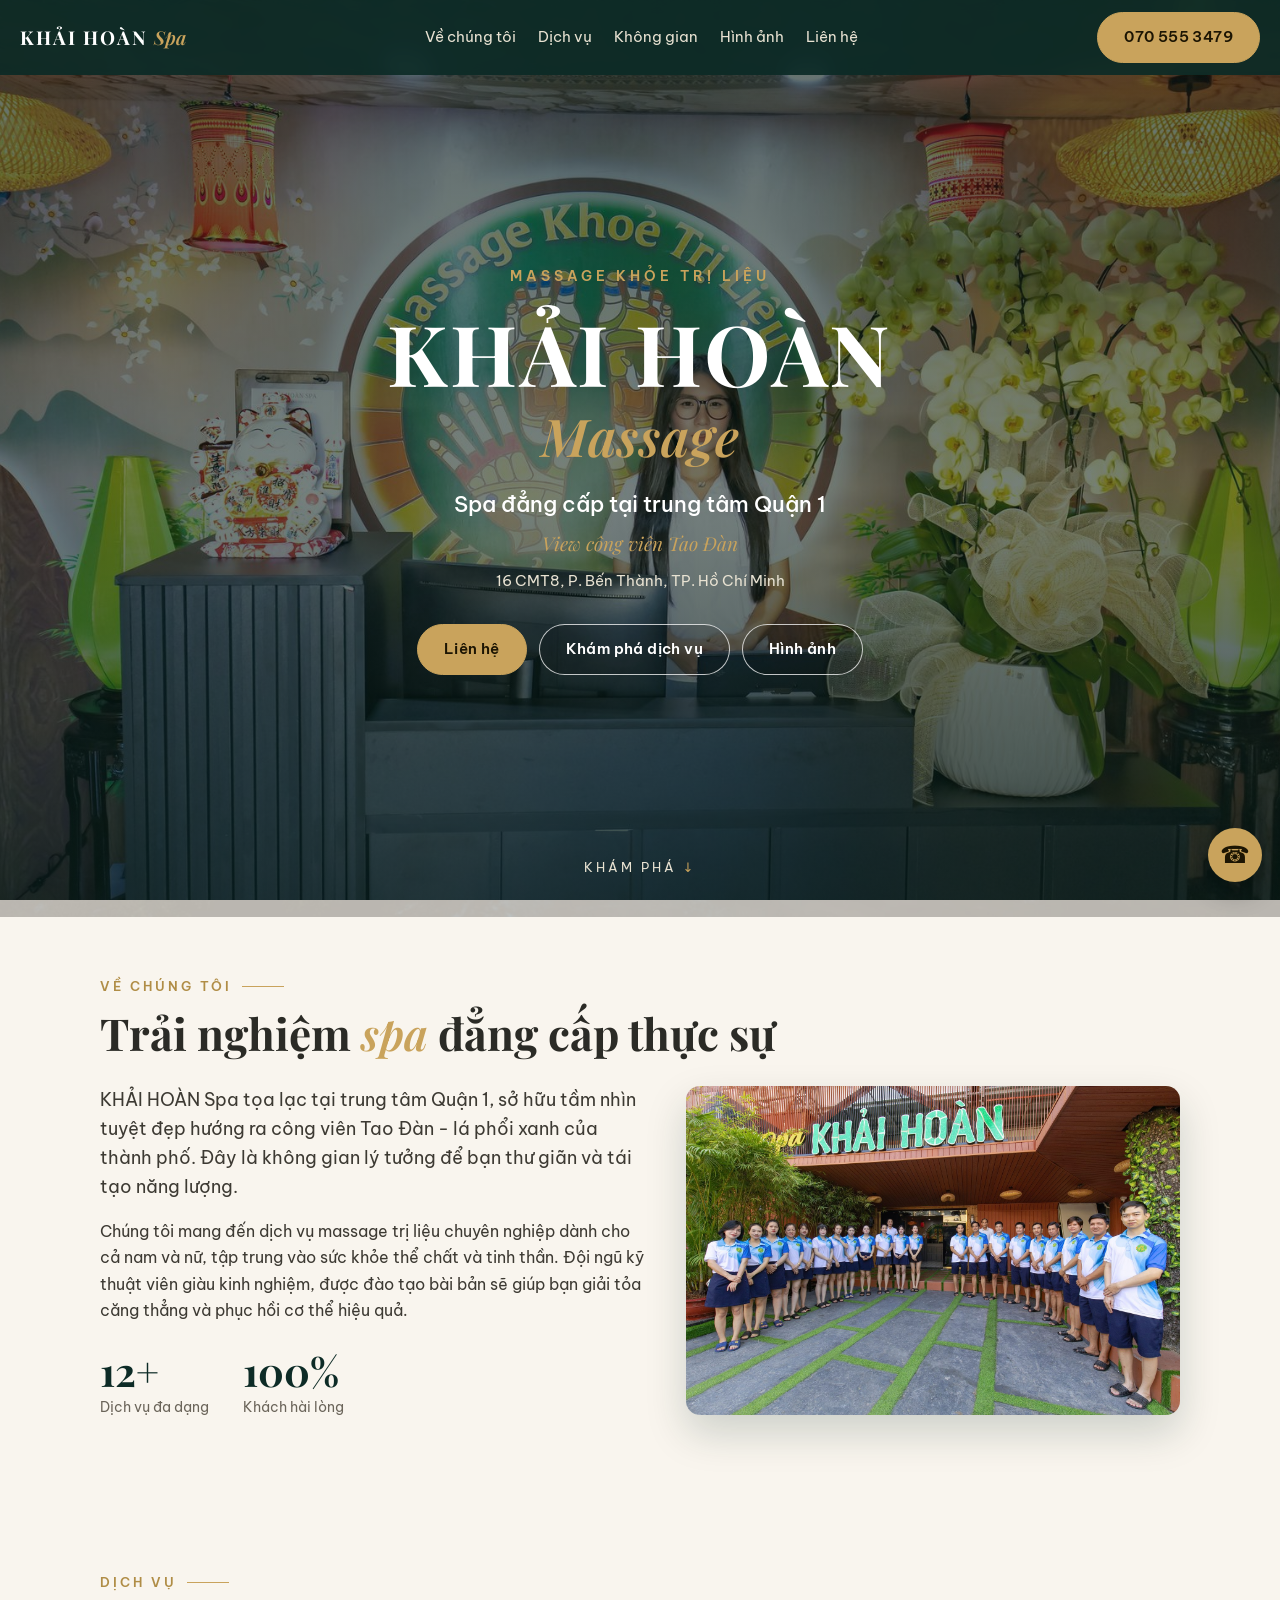
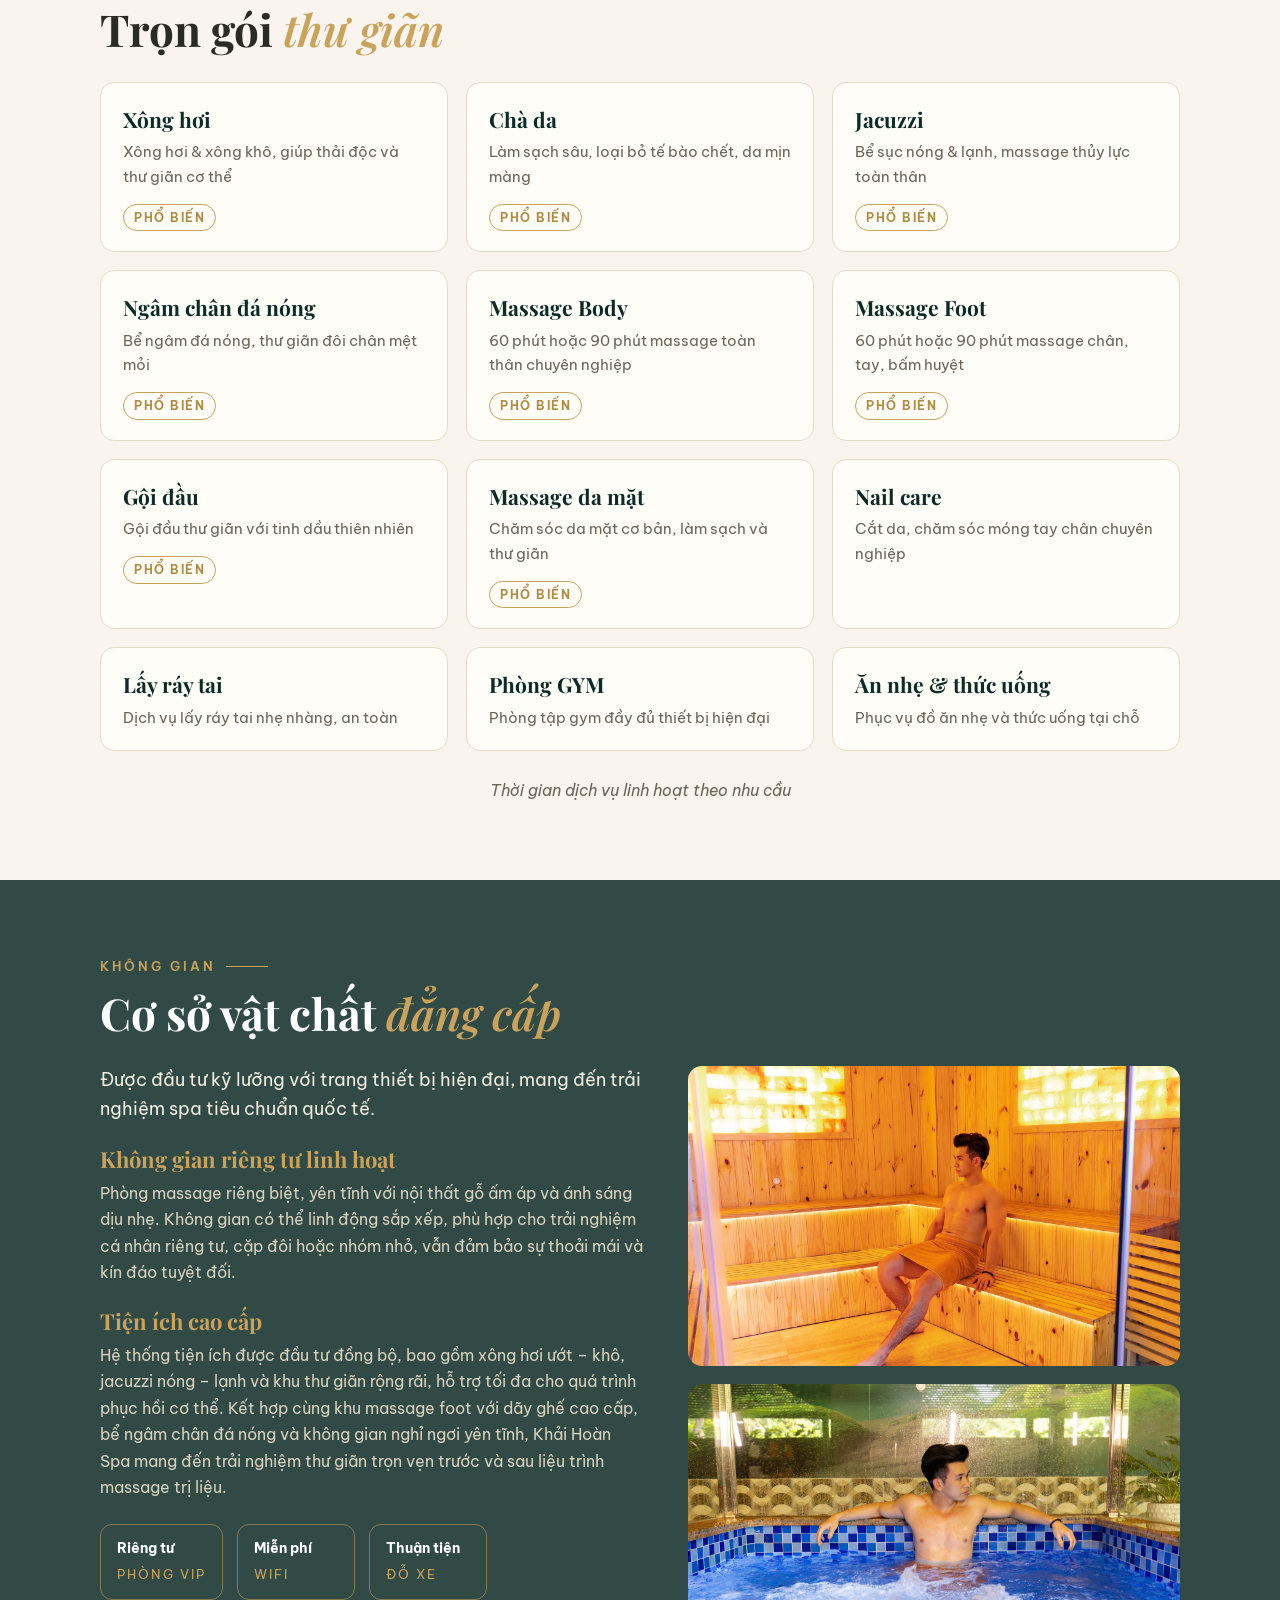
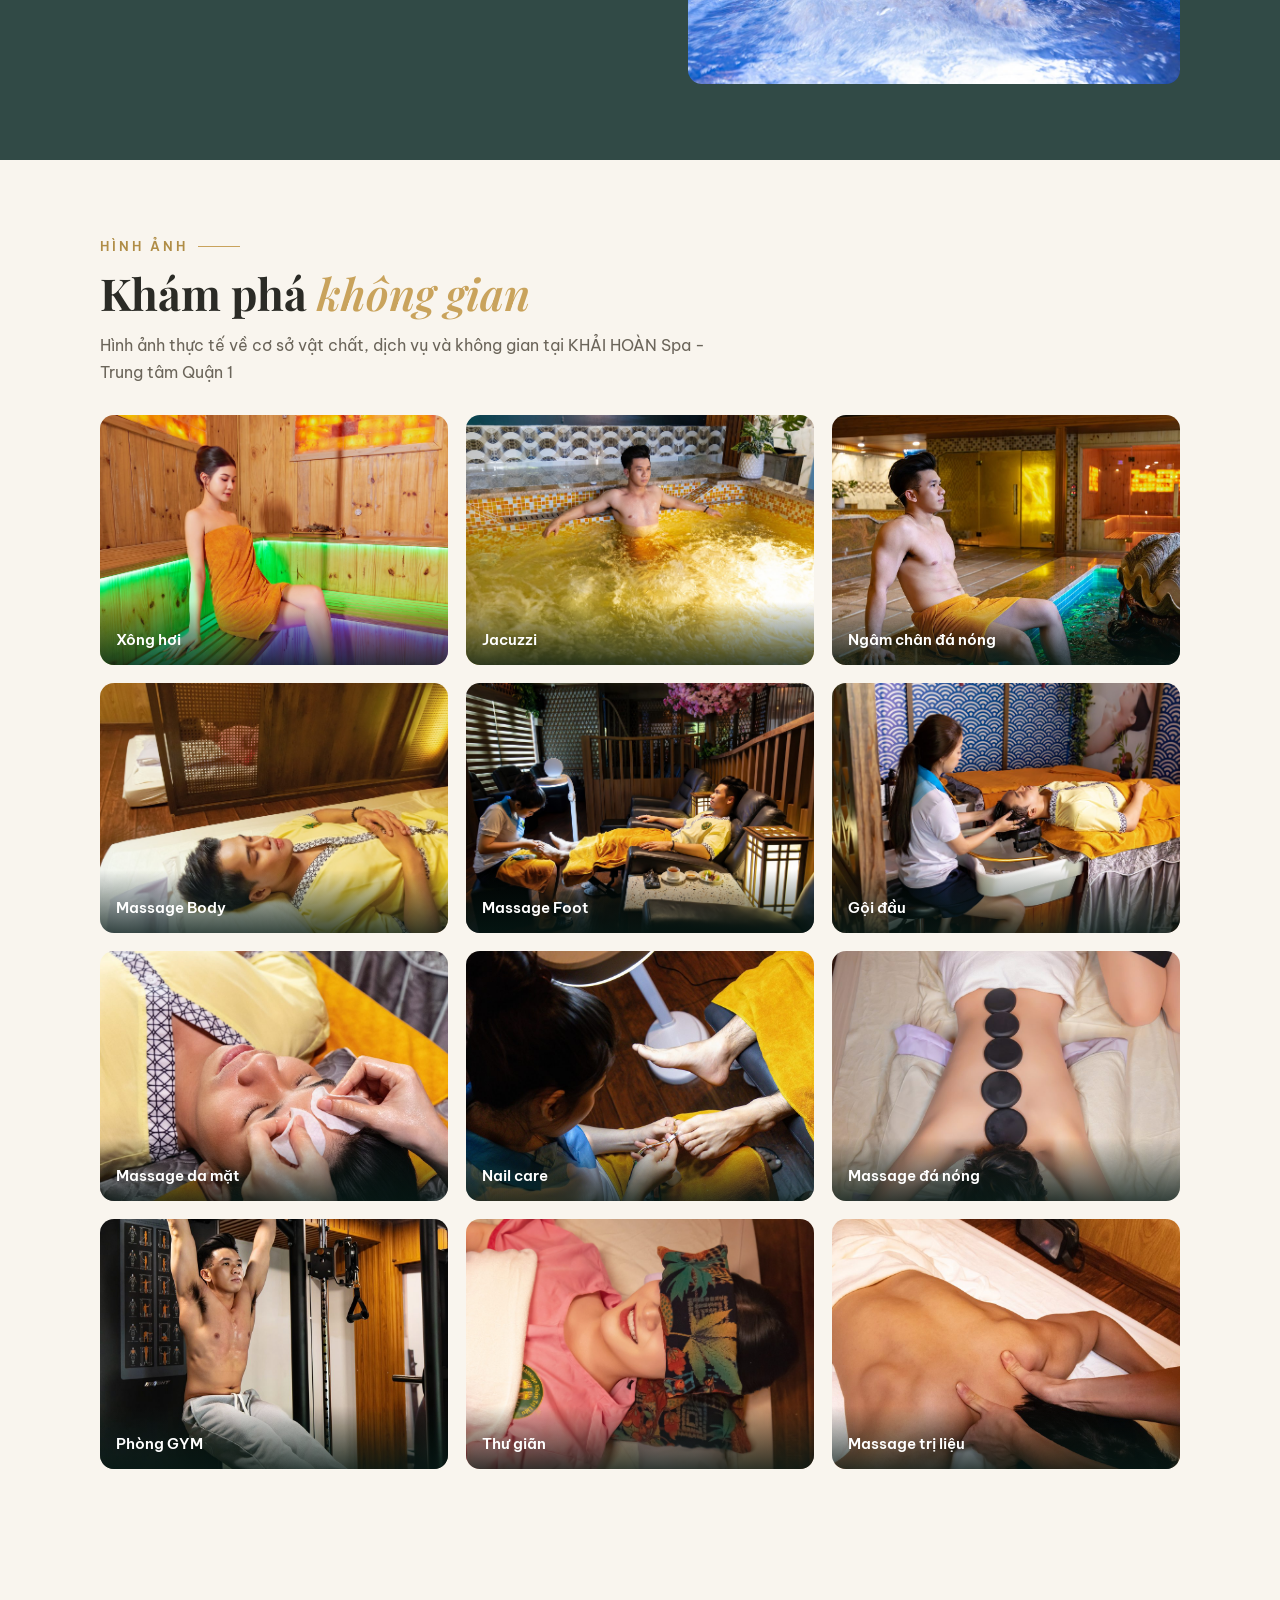
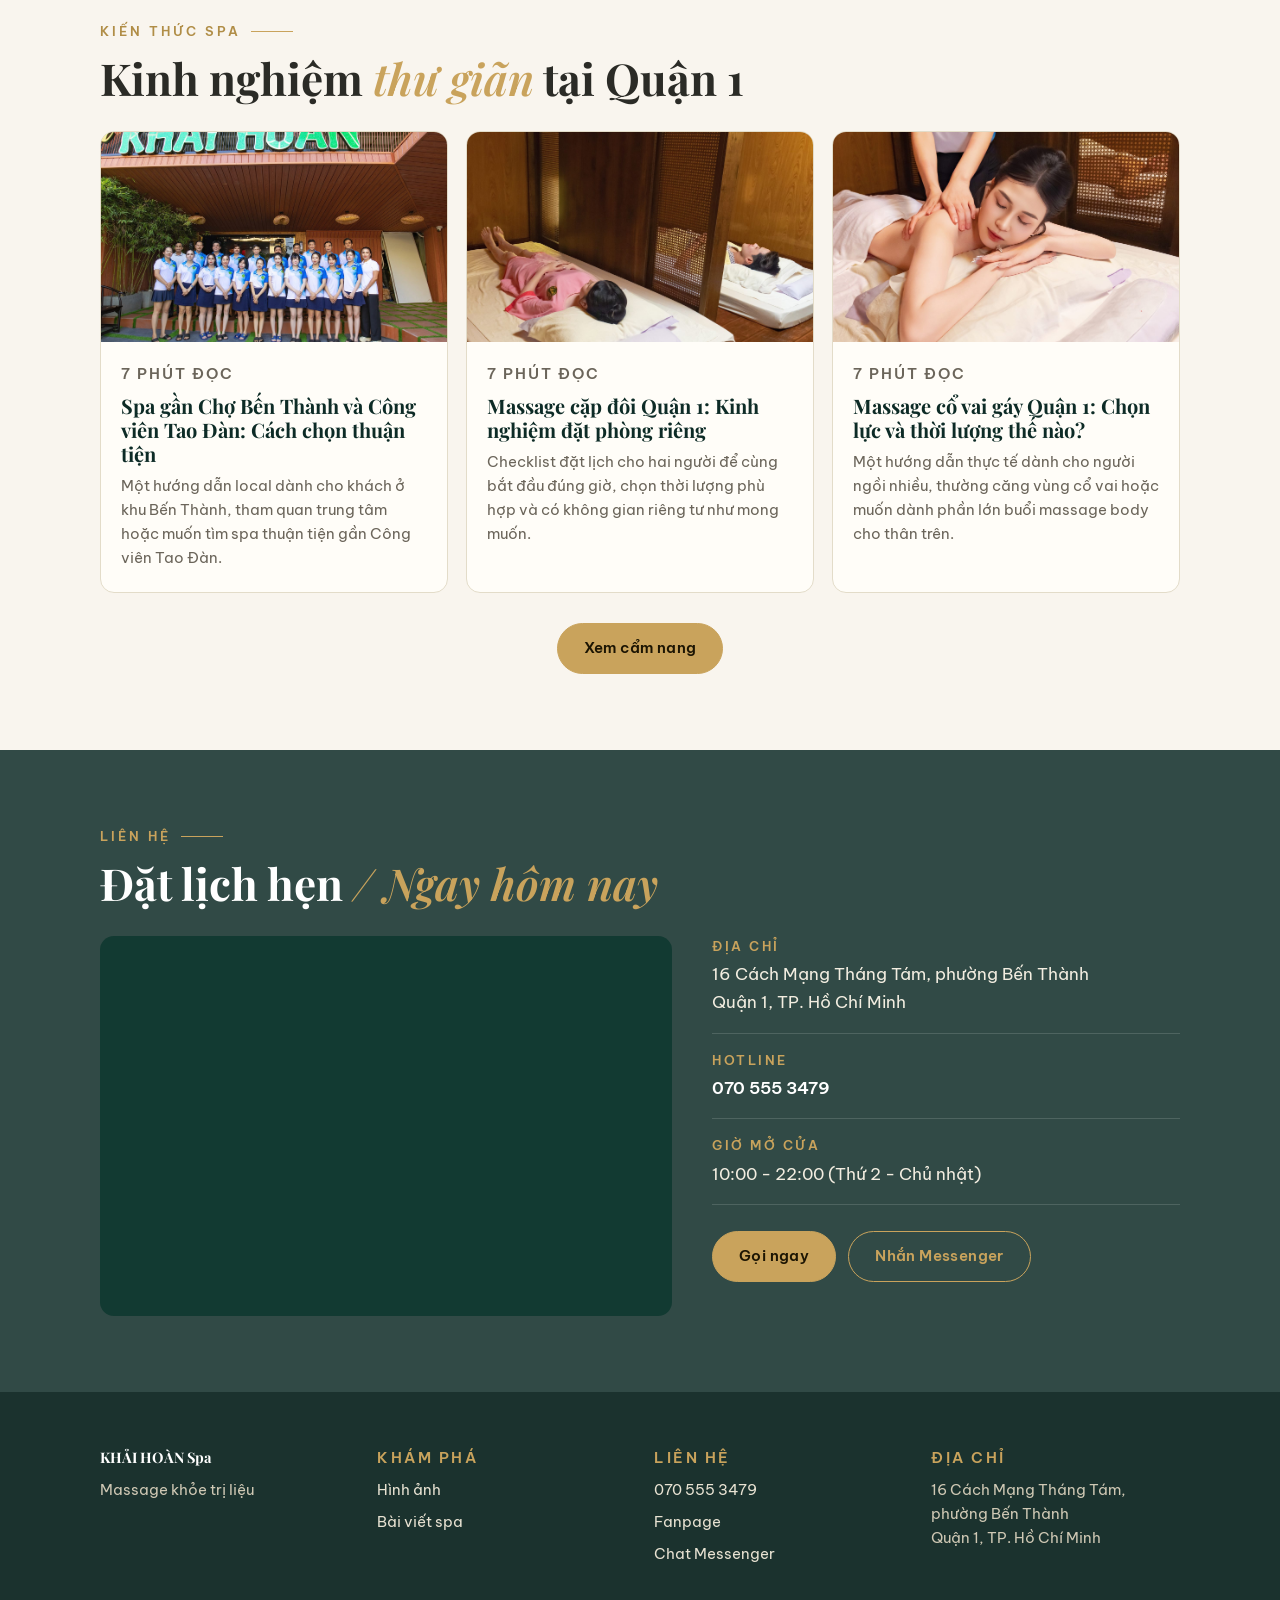
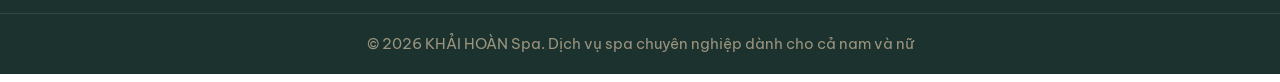
==== commit a6f73681: "Them og:image (anh preview 1200x630)" ====
--- a/index.html
+++ b/index.html
@@ -5,6 +5,17 @@
 <meta name="viewport" content="width=device-width, initial-scale=1">
 <title>Spa massage Quận 1 | Massage trị liệu KHẢI HOÀN Spa</title>
 <meta name="description" content="KHẢI HOÀN Spa — Massage khỏe trị liệu, spa đẳng cấp tại trung tâm Quận 1, view công viên Tao Đàn. 16 Cách Mạng Tháng Tám, P. Bến Thành, TP. Hồ Chí Minh. Hotline 070 555 3479.">
+<meta property="og:title" content="Spa massage Quận 1 | Massage trị liệu KHẢI HOÀN Spa">
+<meta property="og:description" content="KHẢI HOÀN Spa — Massage khỏe trị liệu, spa đẳng cấp tại trung tâm Quận 1, view công viên Tao Đàn. Hotline 070 555 3479. Giờ mở cửa 10:00–22:00.">
+<meta property="og:type" content="website">
+<meta property="og:url" content="https://spakhaihoan.vercel.app/">
+<meta property="og:image" content="https://spakhaihoan.vercel.app/images/og-image.jpg">
+<meta property="og:image:width" content="1200">
+<meta property="og:image:height" content="630">
+<meta name="twitter:card" content="summary_large_image">
+<meta name="twitter:title" content="Spa massage Quận 1 | Massage trị liệu KHẢI HOÀN Spa">
+<meta name="twitter:description" content="KHẢI HOÀN Spa — Massage khỏe trị liệu, spa đẳng cấp tại trung tâm Quận 1, view công viên Tao Đàn. Hotline 070 555 3479.">
+<meta name="twitter:image" content="https://spakhaihoan.vercel.app/images/og-image.jpg">
 <link rel="preconnect" href="https://fonts.googleapis.com">
 <link rel="preconnect" href="https://fonts.gstatic.com" crossorigin>
 <link href="https://fonts.googleapis.com/css2?family=Playfair+Display:ital,wght@0,600;0,700;1,600&family=Be+Vietnam+Pro:wght@400;500;600;700&display=swap" rel="stylesheet">
--- a/css/main.css
+++ b/css/main.css
@@ -17,7 +17,7 @@
 body {
   font-family: "Be Vietnam Pro", system-ui, -apple-system, "Segoe UI", sans-serif;
   color: var(--ink);
-  background: var(--white);
+  background: url('../images/spa-bg-nature.jpg') center / cover no-repeat fixed;
   line-height: 1.65;
   font-size: 16px;
 }
@@ -74,8 +74,8 @@
 
 /* Sections */
 .section { padding: 76px 0; }
-.section-cream { background: var(--cream); }
-.section-dark { background: var(--green); color: #f2ede0; }
+.section-cream { background: rgba(247, 242, 233, 0.75); }
+.section-dark { background: rgba(13, 43, 38, 0.85); color: #f2ede0; }
 .section-dark h2 { color: #fff; }
 .sec-label {
   text-transform: uppercase; letter-spacing: 3px; font-size: 13px; font-weight: 600;
@@ -156,7 +156,7 @@
 .contact-actions { display: flex; gap: 12px; flex-wrap: wrap; margin-top: 26px; }
 
 /* Footer */
-.site-footer { background: #08211d; color: #cfc8b4; padding: 54px 0 0; }
+.site-footer { background: rgba(8, 33, 29, 0.92); color: #cfc8b4; padding: 54px 0 0; }
 .footer-grid { display: grid; grid-template-columns: repeat(4, 1fr); gap: 28px; padding-bottom: 40px; }
 .footer-brand { font-family: "Playfair Display", Georgia, serif; color: #fff; font-size: 22px; font-weight: 700; }
 .footer-head { color: var(--gold); font-size: 12.5px; letter-spacing: 2.5px; text-transform: uppercase; font-weight: 600; margin-bottom: 10px; }
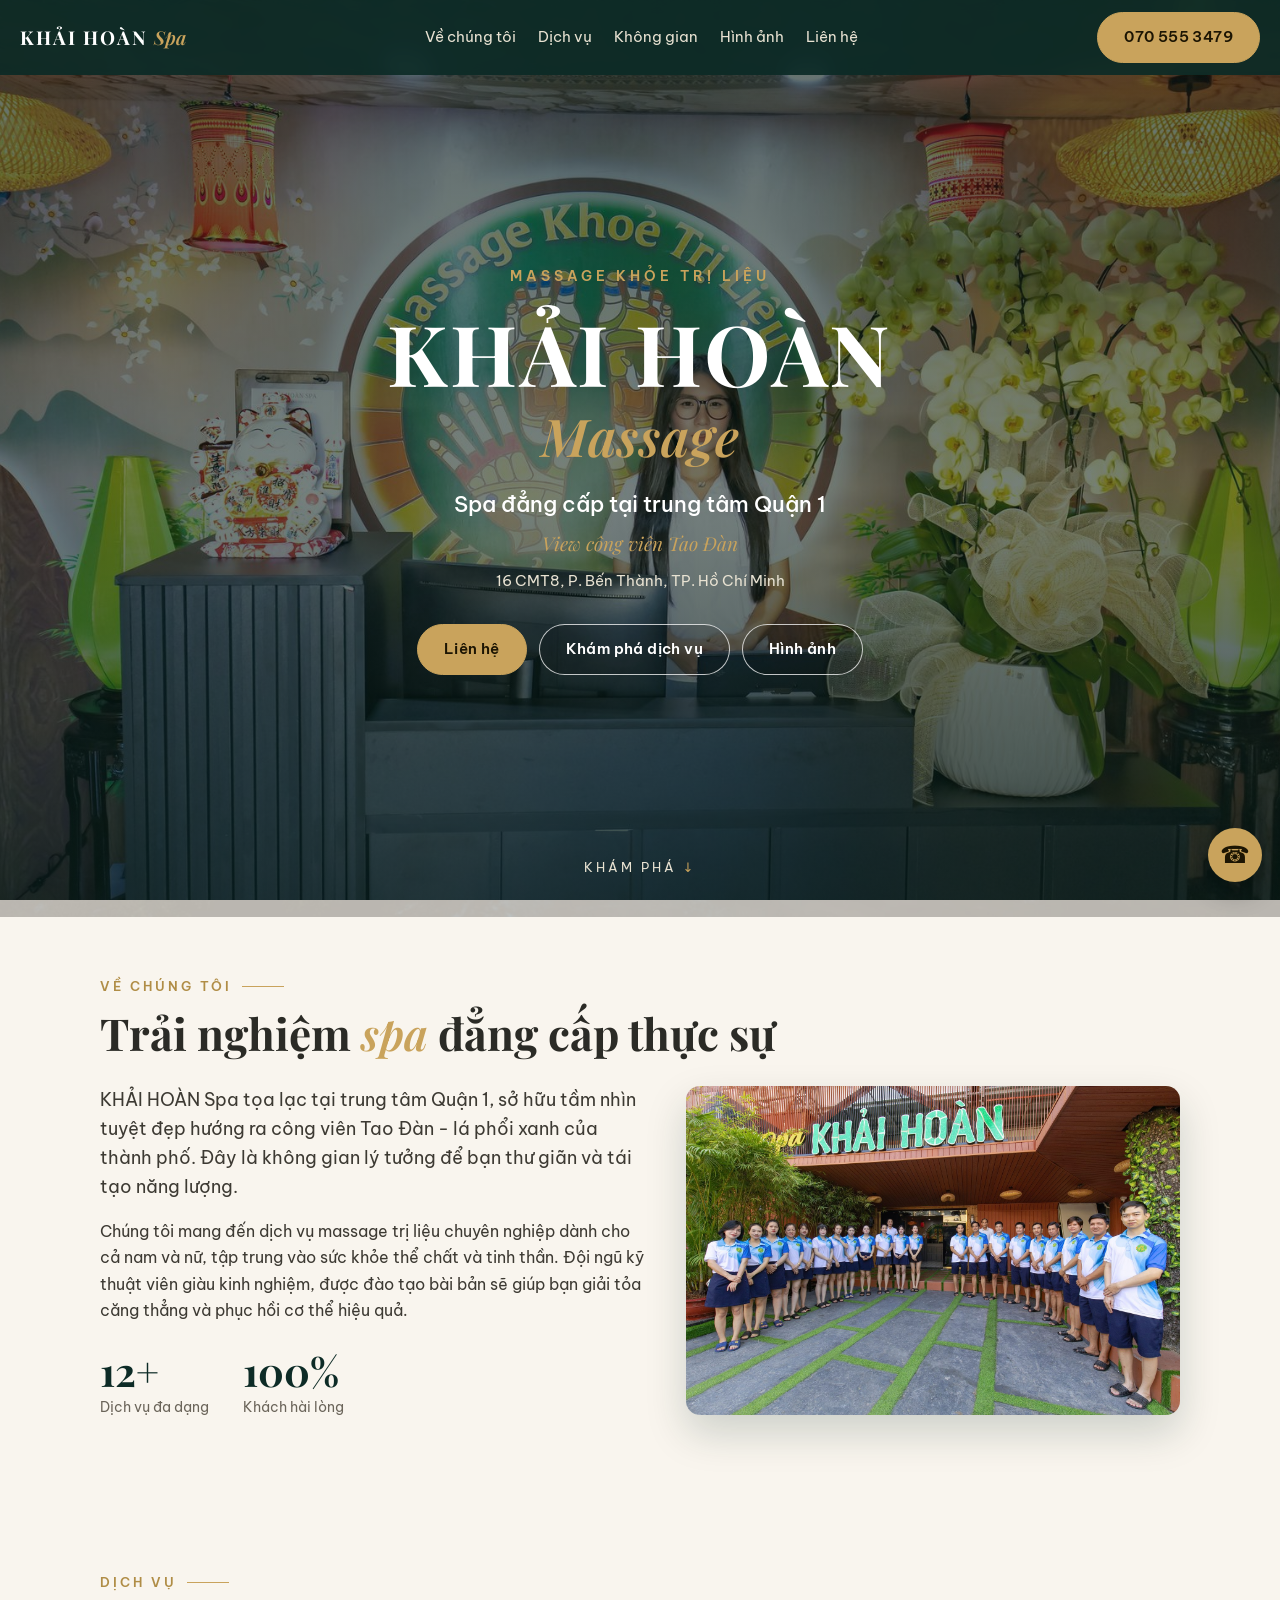
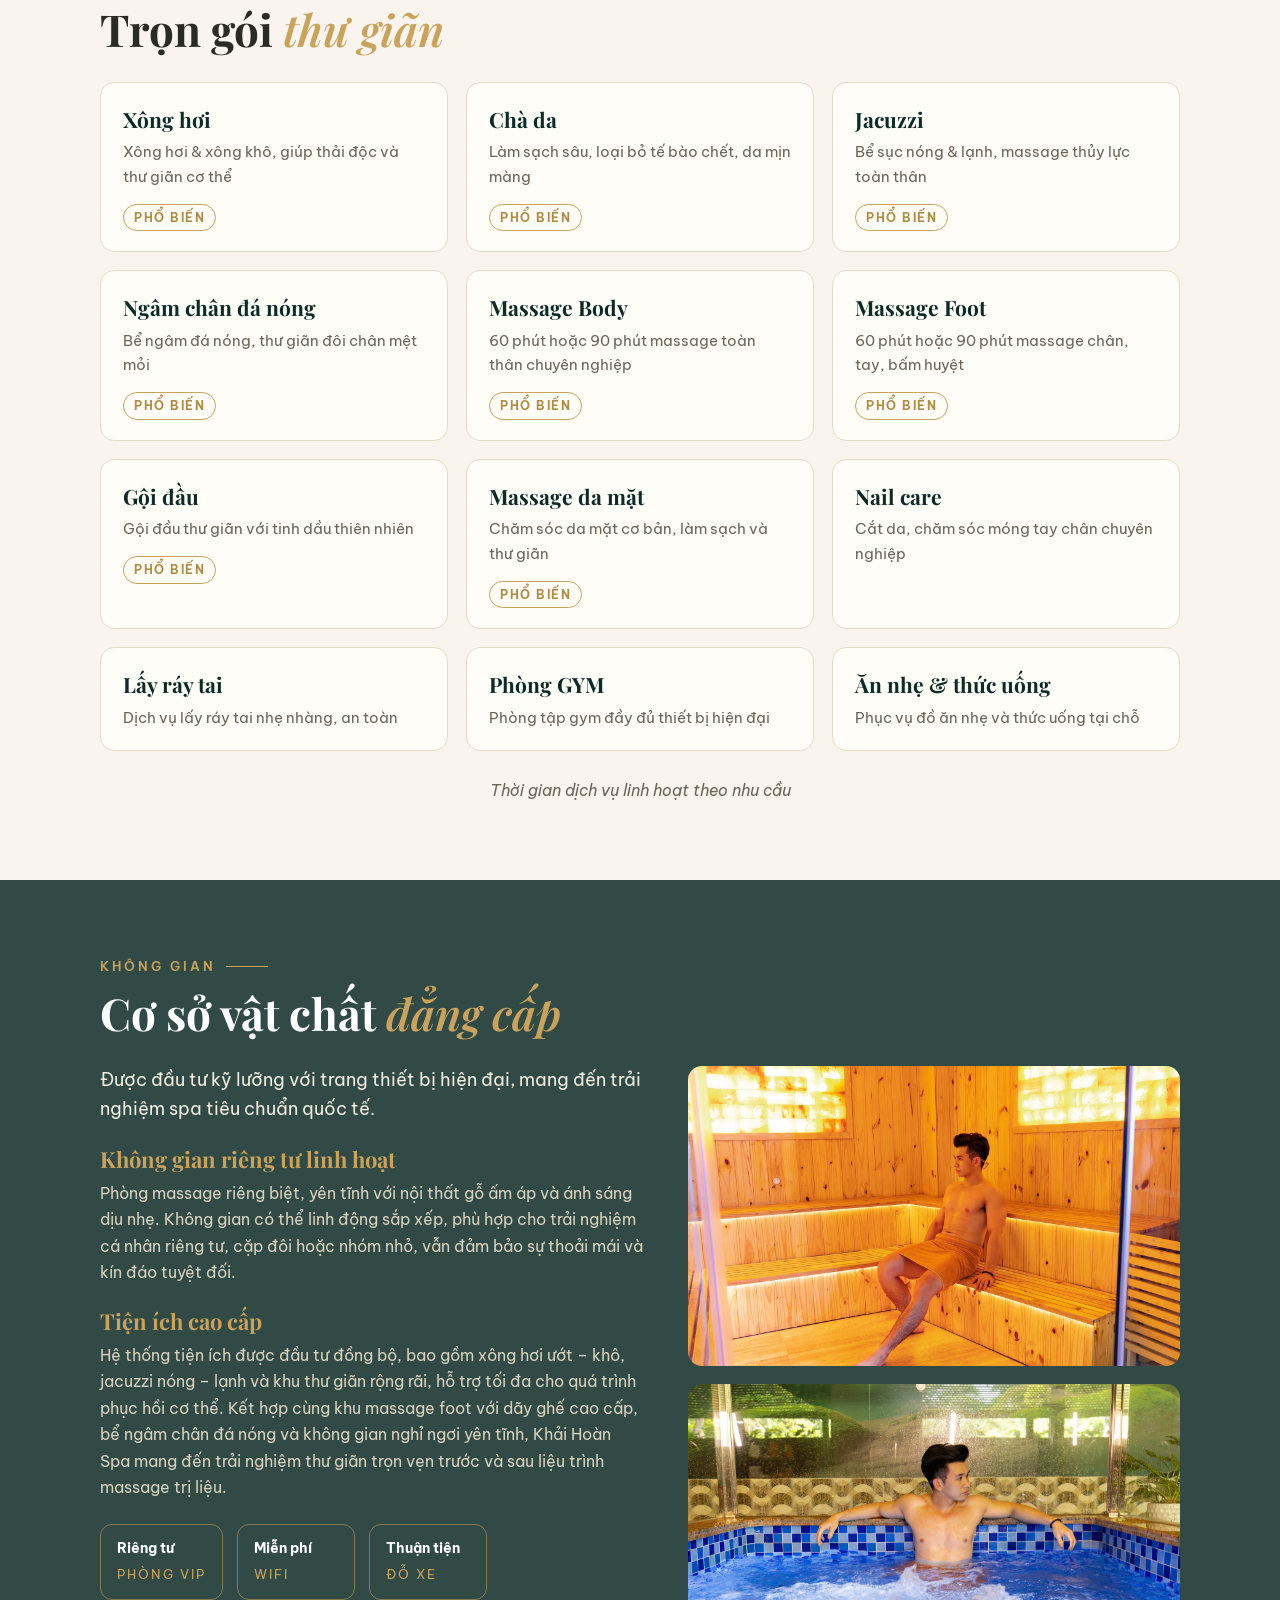
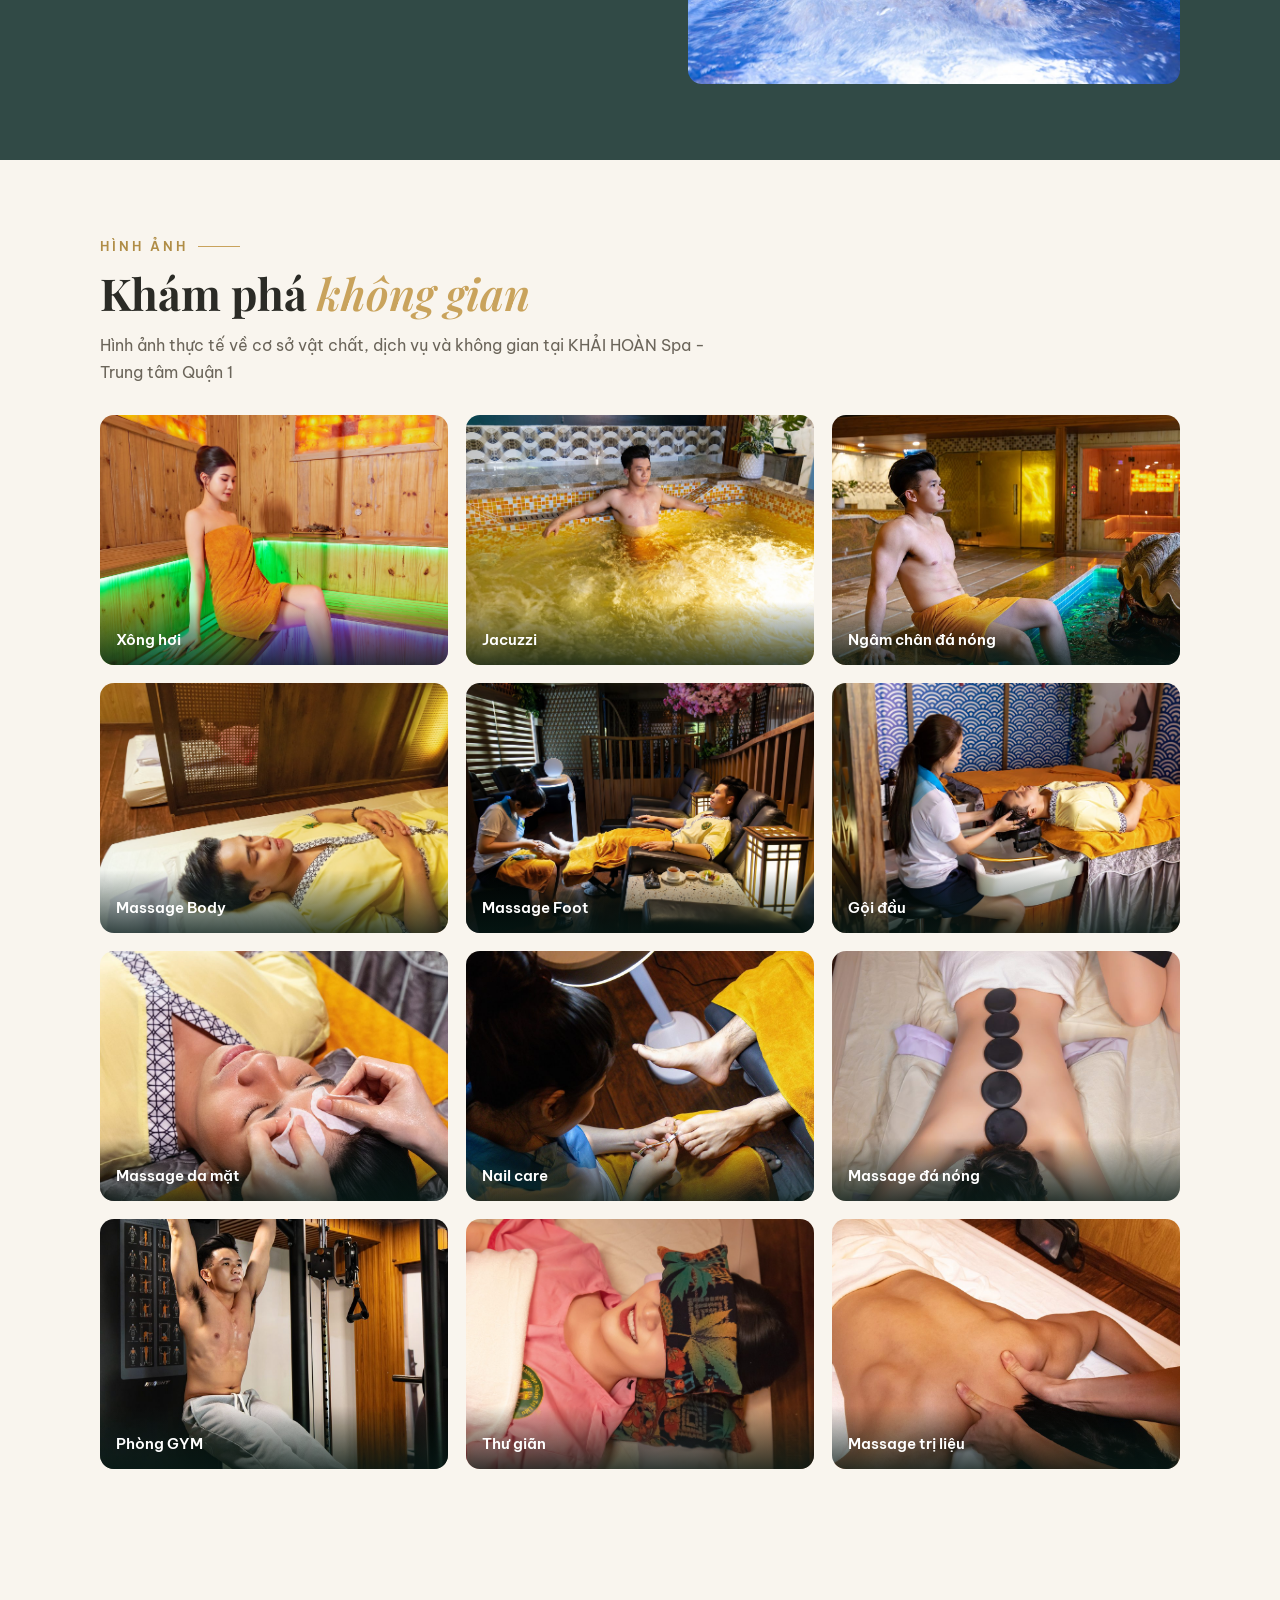
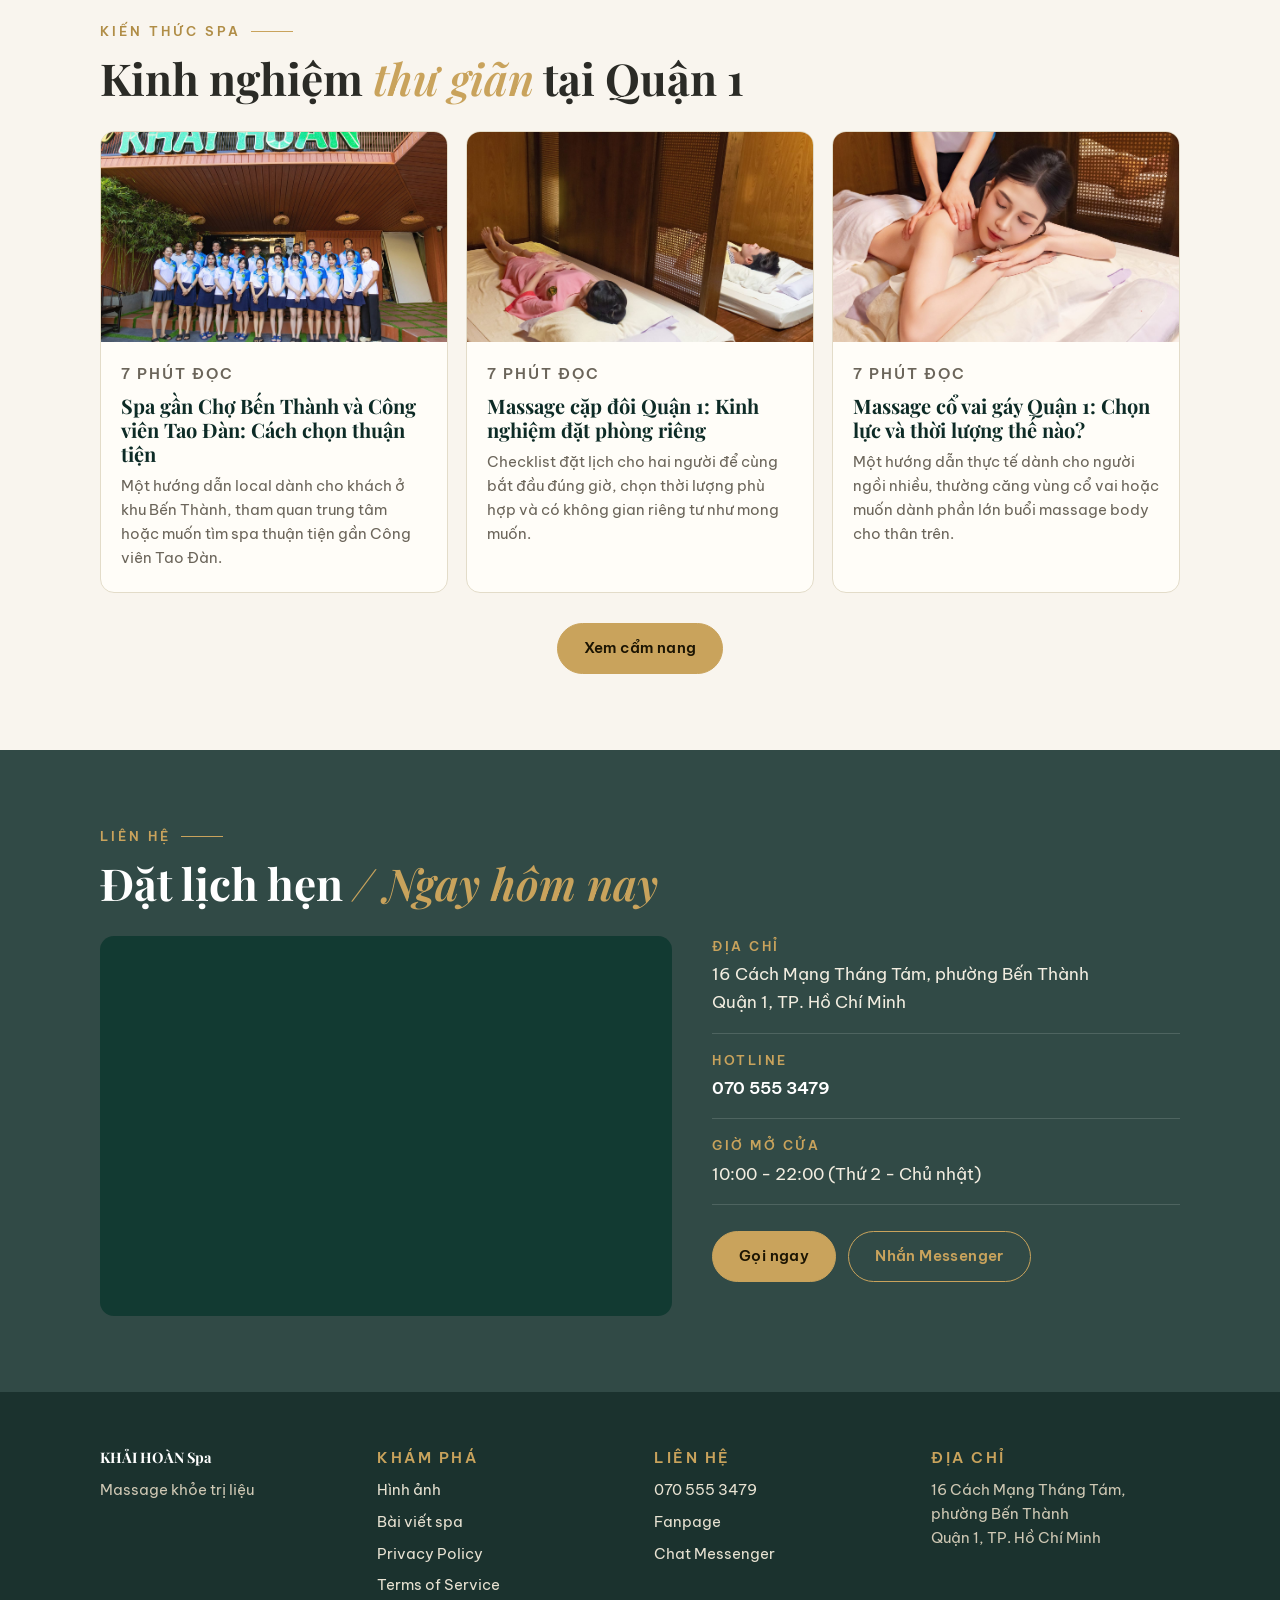
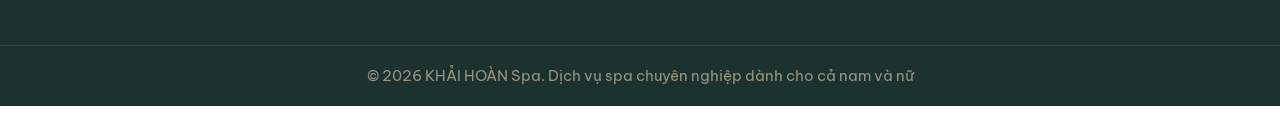
==== commit e02f4fc4: "Spa Khai Hoan: update Privacy Policy + Terms of Service (full English draft, 25 Nov 2026), Spa dark-" ====
--- a/index.html
+++ b/index.html
@@ -260,6 +260,8 @@
       <p class="footer-head">Khám phá</p>
       <p><a href="#gallery">Hình ảnh</a></p>
       <p><a href="https://khaihoanspa.com/vi/bai-viet/">Bài viết spa</a></p>
+      <p><a href="privacy.html">Privacy Policy</a></p>
+      <p><a href="terms.html">Terms of Service</a></p>
     </div>
     <div>
       <p class="footer-head">Liên hệ</p>
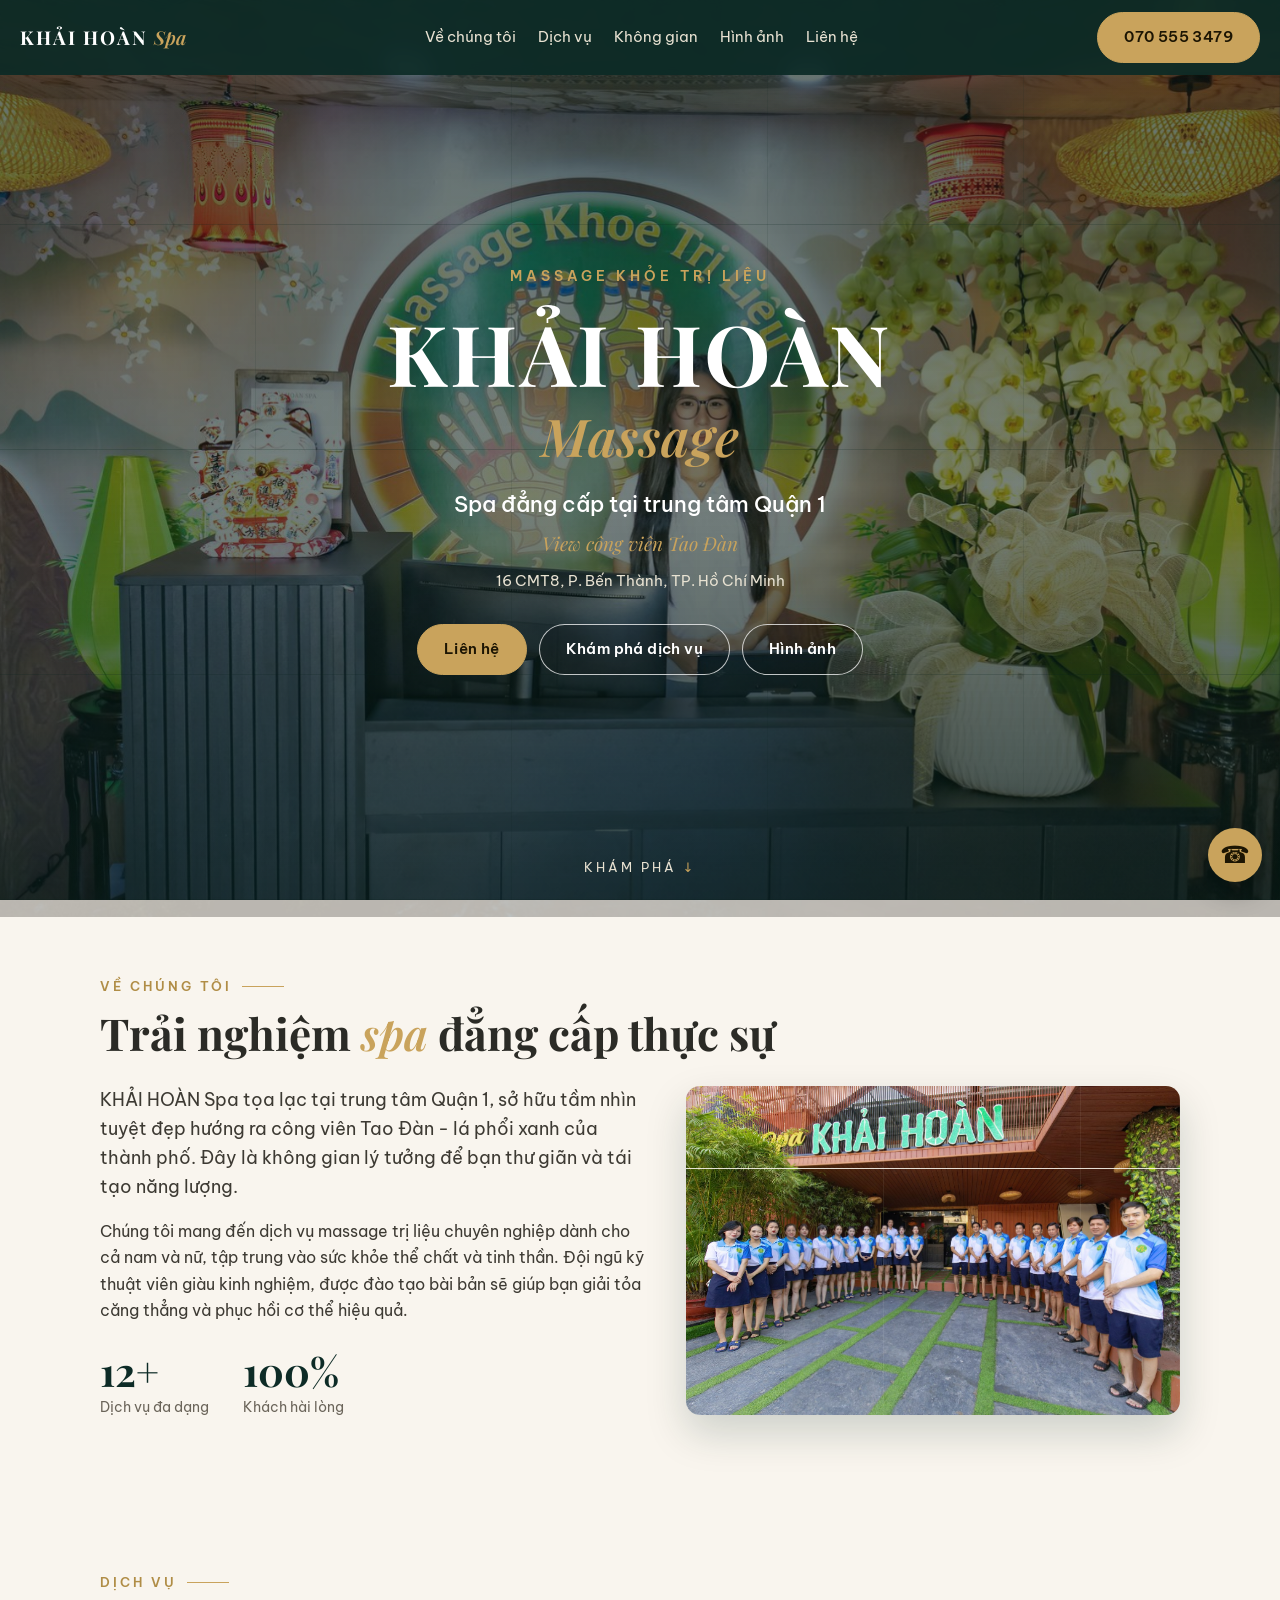
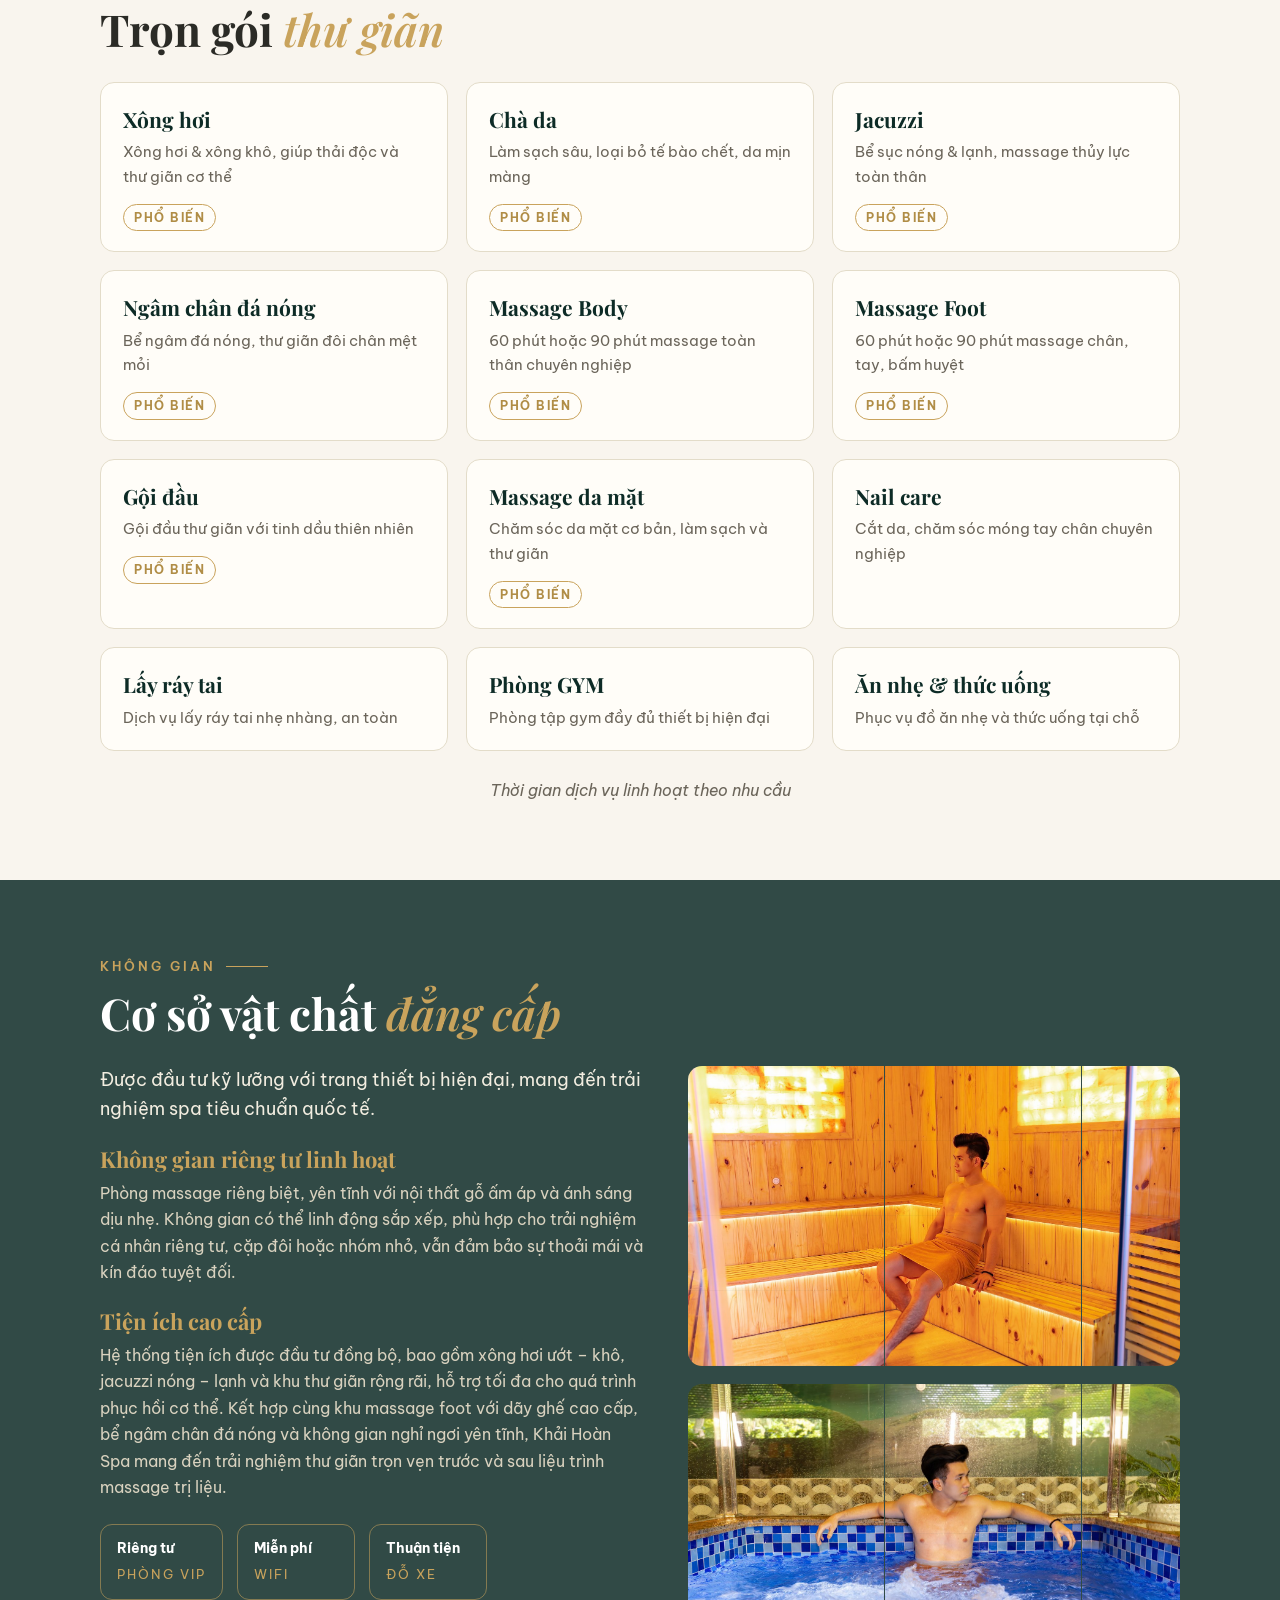
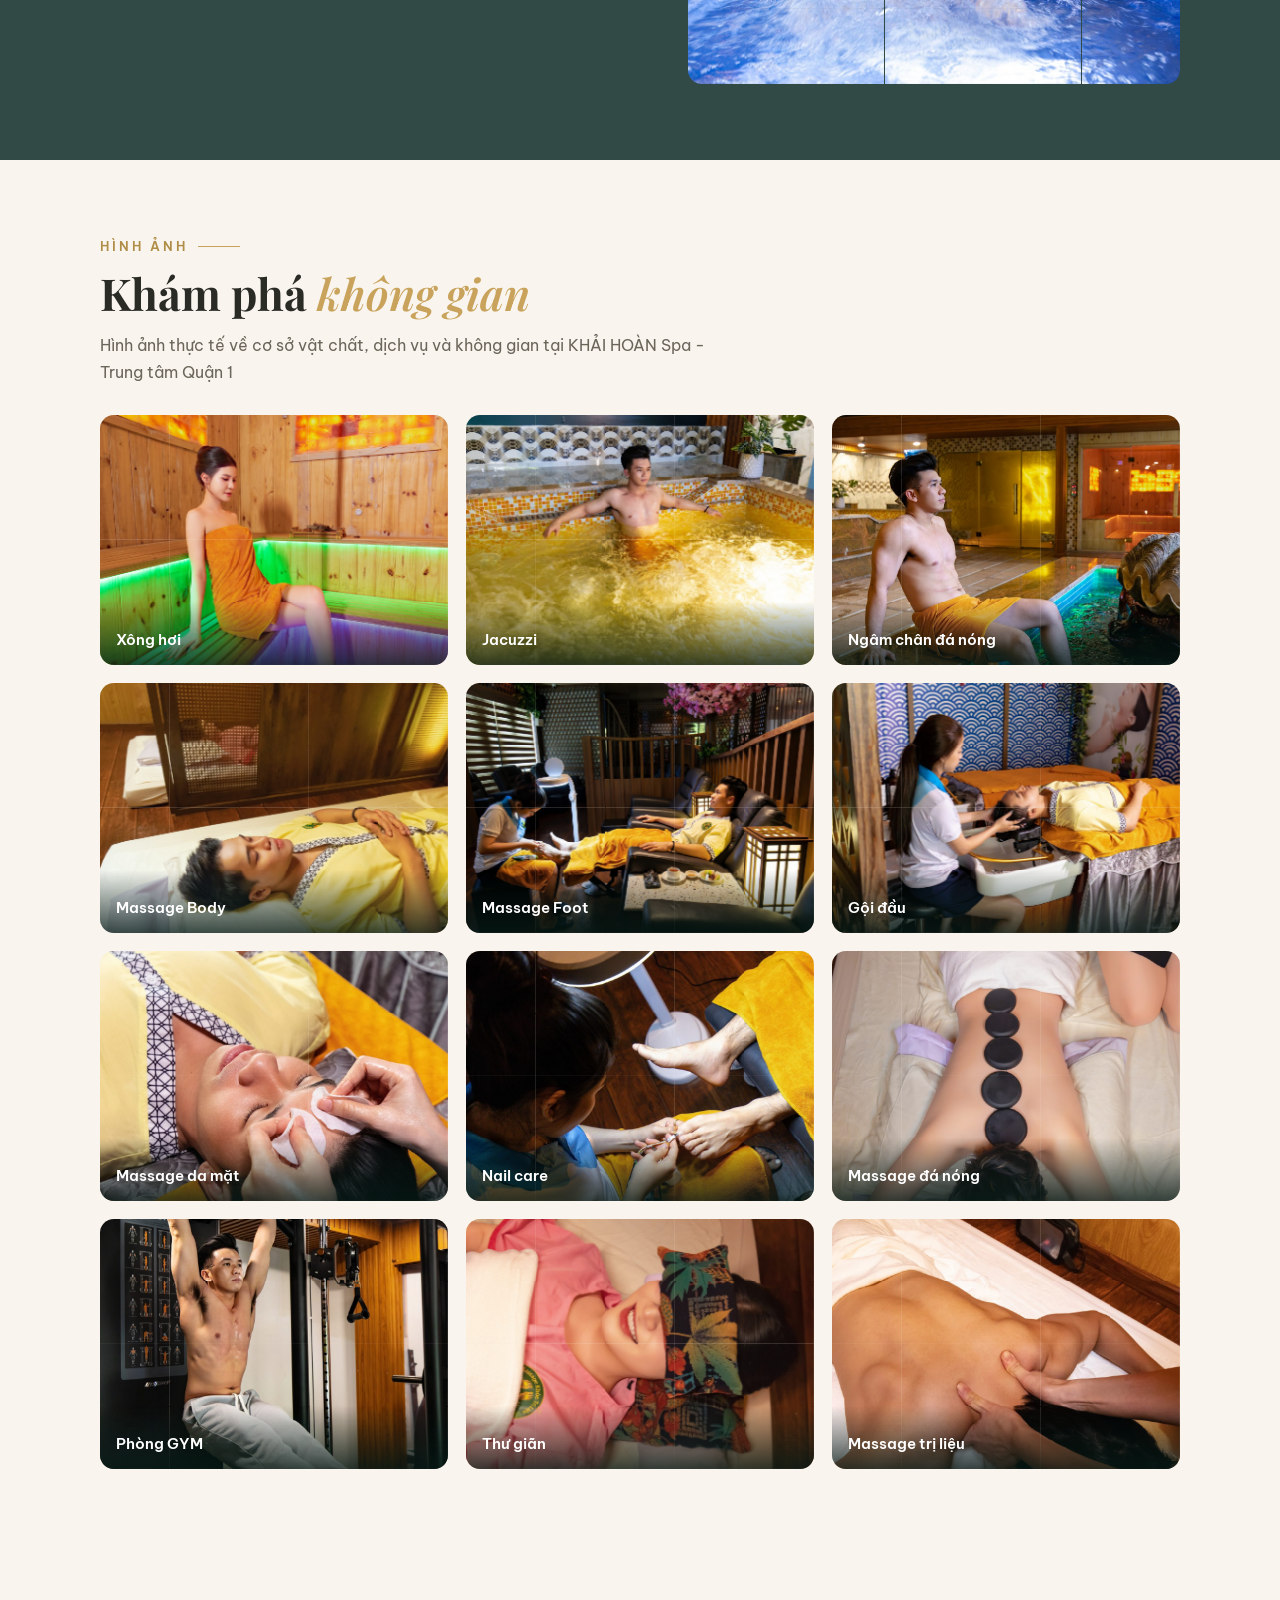
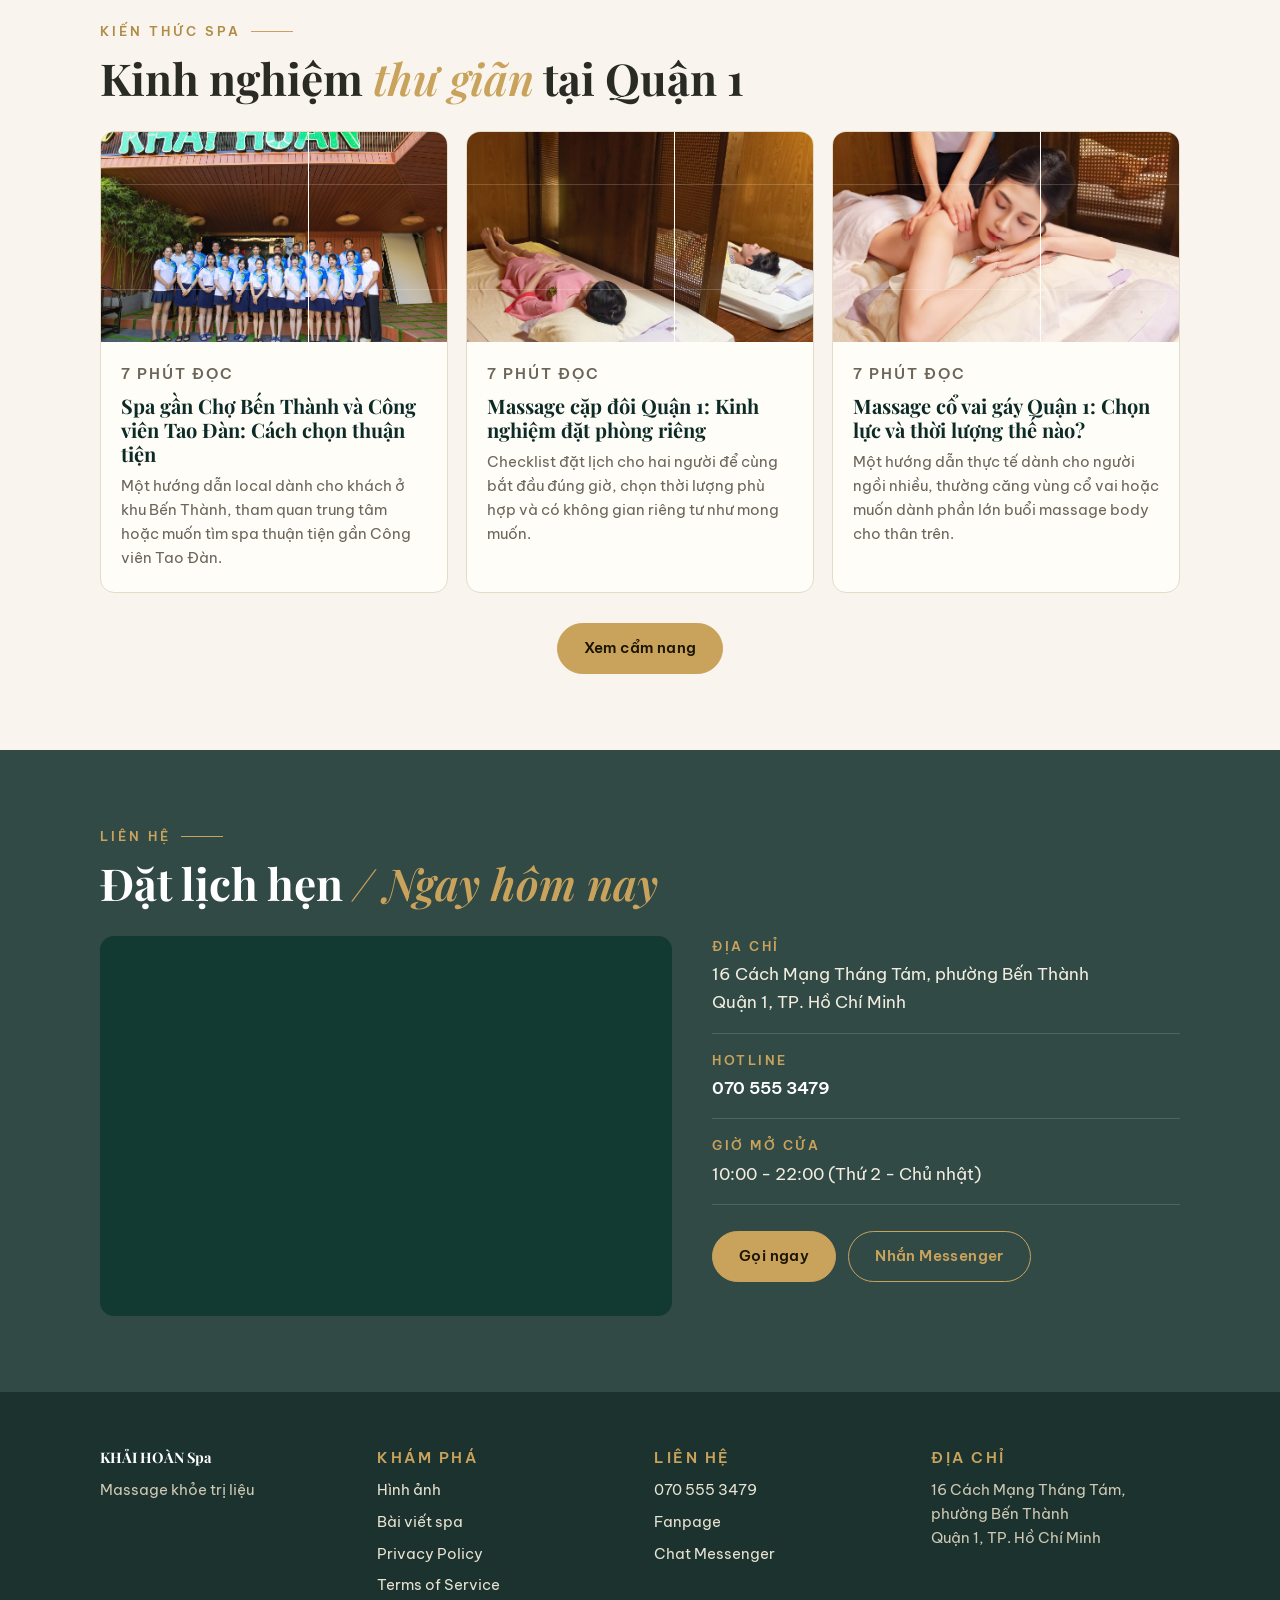
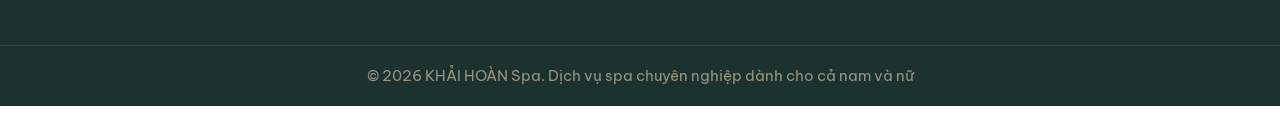
==== commit e8749923: "Manh ghep: tile-assembly photo reveal cho anh Spa (20 manh 5x4, mobile 4x3, chay 1 lan khi vao viewp" ====
--- a/index.html
+++ b/index.html
@@ -20,6 +20,7 @@
 <link rel="preconnect" href="https://fonts.gstatic.com" crossorigin>
 <link href="https://fonts.googleapis.com/css2?family=Playfair+Display:ital,wght@0,600;0,700;1,600&family=Be+Vietnam+Pro:wght@400;500;600;700&display=swap" rel="stylesheet">
 <link rel="stylesheet" href="css/main.css">
+<link rel="stylesheet" href="css/manh-ghep.css">
 </head>
 <body>
 
@@ -37,7 +38,7 @@
 
 <!-- HERO -->
 <section class="hero" id="home">
-  <img class="hero-bg" src="images/spa-hero.jpg" alt="Sảnh tiếp đón KHẢI HOÀN Spa" fetchpriority="high">
+  <img data-mg class="hero-bg" src="images/spa-hero.jpg" alt="Sảnh tiếp đón KHẢI HOÀN Spa" fetchpriority="high">
   <div class="hero-overlay"></div>
   <div class="hero-inner">
     <p class="hero-eyebrow">Massage khỏe trị liệu</p>
@@ -69,7 +70,7 @@
         </div>
       </div>
       <figure class="about-img">
-        <img src="images/spa-about.jpg" alt="Đội ngũ KHẢI HOÀN Spa" loading="lazy">
+        <img data-mg src="images/spa-about.jpg" alt="Đội ngũ KHẢI HOÀN Spa" loading="lazy">
       </figure>
     </div>
   </div>
@@ -161,8 +162,8 @@
         </ul>
       </div>
       <div class="space-imgs">
-        <img src="images/spa-sauna.jpg" alt="Phòng xông hơi KHẢI HOÀN Spa" loading="lazy">
-        <img src="images/spa-jacuzzi.jpg" alt="Bể sục Jacuzzi KHẢI HOÀN Spa" loading="lazy">
+        <img data-mg src="images/spa-sauna.jpg" alt="Phòng xông hơi KHẢI HOÀN Spa" loading="lazy">
+        <img data-mg src="images/spa-jacuzzi.jpg" alt="Bể sục Jacuzzi KHẢI HOÀN Spa" loading="lazy">
       </div>
     </div>
   </div>
@@ -175,18 +176,18 @@
     <h2>Khám phá <em>không gian</em></h2>
     <p class="sec-intro">Hình ảnh thực tế về cơ sở vật chất, dịch vụ và không gian tại KHẢI HOÀN Spa - Trung tâm Quận 1</p>
     <div class="gallery-grid">
-      <figure><img src="images/spa-gallery-sauna.jpg" alt="Khu xông hơi" loading="lazy"><figcaption>Xông hơi</figcaption></figure>
-      <figure><img src="images/spa-gallery-jacuzzi.jpg" alt="Bể sục Jacuzzi" loading="lazy"><figcaption>Jacuzzi</figcaption></figure>
-      <figure><img src="images/spa-gallery-ngam-chan.jpg" alt="Bể ngâm chân đá nóng" loading="lazy"><figcaption>Ngâm chân đá nóng</figcaption></figure>
-      <figure><img src="images/spa-gallery-body.jpg" alt="Massage Body" loading="lazy"><figcaption>Massage Body</figcaption></figure>
-      <figure><img src="images/spa-gallery-foot.jpg" alt="Massage Foot" loading="lazy"><figcaption>Massage Foot</figcaption></figure>
-      <figure><img src="images/spa-gallery-goi-dau.jpg" alt="Gội đầu" loading="lazy"><figcaption>Gội đầu</figcaption></figure>
-      <figure><img src="images/spa-gallery-face.jpg" alt="Massage da mặt" loading="lazy"><figcaption>Massage da mặt</figcaption></figure>
-      <figure><img src="images/spa-gallery-nail.jpg" alt="Nail care" loading="lazy"><figcaption>Nail care</figcaption></figure>
-      <figure><img src="images/spa-gallery-da-nong.jpg" alt="Massage đá nóng" loading="lazy"><figcaption>Massage đá nóng</figcaption></figure>
-      <figure><img src="images/spa-gallery-gym.jpg" alt="Phòng GYM" loading="lazy"><figcaption>Phòng GYM</figcaption></figure>
-      <figure><img src="images/spa-gallery-thu-gian.jpg" alt="Khu thư giãn" loading="lazy"><figcaption>Thư giãn</figcaption></figure>
-      <figure><img src="images/spa-gallery-massage.jpg" alt="Massage trị liệu" loading="lazy"><figcaption>Massage trị liệu</figcaption></figure>
+      <figure><img data-mg src="images/spa-gallery-sauna.jpg" alt="Khu xông hơi" loading="lazy"><figcaption>Xông hơi</figcaption></figure>
+      <figure><img data-mg src="images/spa-gallery-jacuzzi.jpg" alt="Bể sục Jacuzzi" loading="lazy"><figcaption>Jacuzzi</figcaption></figure>
+      <figure><img data-mg src="images/spa-gallery-ngam-chan.jpg" alt="Bể ngâm chân đá nóng" loading="lazy"><figcaption>Ngâm chân đá nóng</figcaption></figure>
+      <figure><img data-mg src="images/spa-gallery-body.jpg" alt="Massage Body" loading="lazy"><figcaption>Massage Body</figcaption></figure>
+      <figure><img data-mg src="images/spa-gallery-foot.jpg" alt="Massage Foot" loading="lazy"><figcaption>Massage Foot</figcaption></figure>
+      <figure><img data-mg src="images/spa-gallery-goi-dau.jpg" alt="Gội đầu" loading="lazy"><figcaption>Gội đầu</figcaption></figure>
+      <figure><img data-mg src="images/spa-gallery-face.jpg" alt="Massage da mặt" loading="lazy"><figcaption>Massage da mặt</figcaption></figure>
+      <figure><img data-mg src="images/spa-gallery-nail.jpg" alt="Nail care" loading="lazy"><figcaption>Nail care</figcaption></figure>
+      <figure><img data-mg src="images/spa-gallery-da-nong.jpg" alt="Massage đá nóng" loading="lazy"><figcaption>Massage đá nóng</figcaption></figure>
+      <figure><img data-mg src="images/spa-gallery-gym.jpg" alt="Phòng GYM" loading="lazy"><figcaption>Phòng GYM</figcaption></figure>
+      <figure><img data-mg src="images/spa-gallery-thu-gian.jpg" alt="Khu thư giãn" loading="lazy"><figcaption>Thư giãn</figcaption></figure>
+      <figure><img data-mg src="images/spa-gallery-massage.jpg" alt="Massage trị liệu" loading="lazy"><figcaption>Massage trị liệu</figcaption></figure>
     </div>
   </div>
 </section>
@@ -198,7 +199,7 @@
     <h2>Kinh nghiệm <em>thư giãn</em> tại Quận 1</h2>
     <div class="articles-grid">
       <article class="article-card">
-        <img src="images/spa-article-ben-thanh.jpg" alt="KHẢI HOÀN Spa gần Chợ Bến Thành và Công viên Tao Đàn" loading="lazy">
+        <img data-mg src="images/spa-article-ben-thanh.jpg" alt="KHẢI HOÀN Spa gần Chợ Bến Thành và Công viên Tao Đàn" loading="lazy">
         <div class="article-body">
           <p class="article-read">7 phút đọc</p>
           <h3>Spa gần Chợ Bến Thành và Công viên Tao Đàn: Cách chọn thuận tiện</h3>
@@ -206,7 +207,7 @@
         </div>
       </article>
       <article class="article-card">
-        <img src="images/spa-article-couple.jpg" alt="Massage cặp đôi tại phòng riêng ở Quận 1" loading="lazy">
+        <img data-mg src="images/spa-article-couple.jpg" alt="Massage cặp đôi tại phòng riêng ở Quận 1" loading="lazy">
         <div class="article-body">
           <p class="article-read">7 phút đọc</p>
           <h3>Massage cặp đôi Quận 1: Kinh nghiệm đặt phòng riêng</h3>
@@ -214,7 +215,7 @@
         </div>
       </article>
       <article class="article-card">
-        <img src="images/spa-article-co-vai-gay.jpg" alt="Massage cổ vai gáy tại Quận 1" loading="lazy">
+        <img data-mg src="images/spa-article-co-vai-gay.jpg" alt="Massage cổ vai gáy tại Quận 1" loading="lazy">
         <div class="article-body">
           <p class="article-read">7 phút đọc</p>
           <h3>Massage cổ vai gáy Quận 1: Chọn lực và thời lượng thế nào?</h3>
@@ -279,5 +280,6 @@
 
 <a class="fab-call" href="tel:+84705553479" aria-label="Gọi ngay 070 555 3479">☎</a>
 
+<script src="js/manh-ghep.js" defer></script>
 </body>
 </html>
--- a/css/manh-ghep.css
+++ b/css/manh-ghep.css
@@ -0,0 +1,38 @@
+/* Mảnh ghép — tile-assembly photo reveal (hiệu ứng Nguyễn đã chốt 2026-11-26).
+   Dùng kèm js/manh-ghep.js. Không có JS, không có IntersectionObserver, hoặc
+   prefers-reduced-motion → ảnh gốc <img> hiển thị bình thường, không đổi gì. */
+
+.mg-wrap { position: relative; overflow: hidden; }
+.hero .mg-wrap { position: absolute; inset: 0; }
+
+/* Ảnh gốc giữ nguyên khung (giữ layout, không nhảy hình) khi các mảnh dựng lên. */
+.mg-wrap > img.mg-src { visibility: hidden; }
+
+/* Giữ bo góc + bóng đổ của ảnh About / Không gian (vốn nằm trên <img>, giờ <img> đang ẩn). */
+.about-img .mg-wrap { border-radius: 14px; box-shadow: 0 18px 40px rgba(13, 43, 38, .18); }
+.space-imgs .mg-wrap { border-radius: 14px; }
+
+.mg-tiles {
+  position: absolute; inset: 0;
+  overflow: hidden;
+  transition: transform .4s ease;
+}
+
+.mg-tile {
+  position: absolute;
+  background-repeat: no-repeat;
+  opacity: 0;
+  transform: translate(var(--dx, 0px), var(--dy, 0px));
+  transition: opacity .45s ease-out, transform .55s cubic-bezier(.22, .61, .36, 1);
+  transition-delay: var(--d, 0ms);
+  will-change: opacity, transform;
+}
+
+.mg-tiles.mg-play .mg-tile { opacity: 1; transform: translate(0, 0); }
+
+/* Giữ hiệu ứng hover phóng to của gallery (ảnh gốc đang ẩn nên chuyển sang khối mảnh). */
+.gallery-grid figure:hover .mg-tiles { transform: scale(1.04); }
+
+@media (prefers-reduced-motion: reduce) {
+  .mg-tile { transition: none; opacity: 1; transform: none; }
+}
